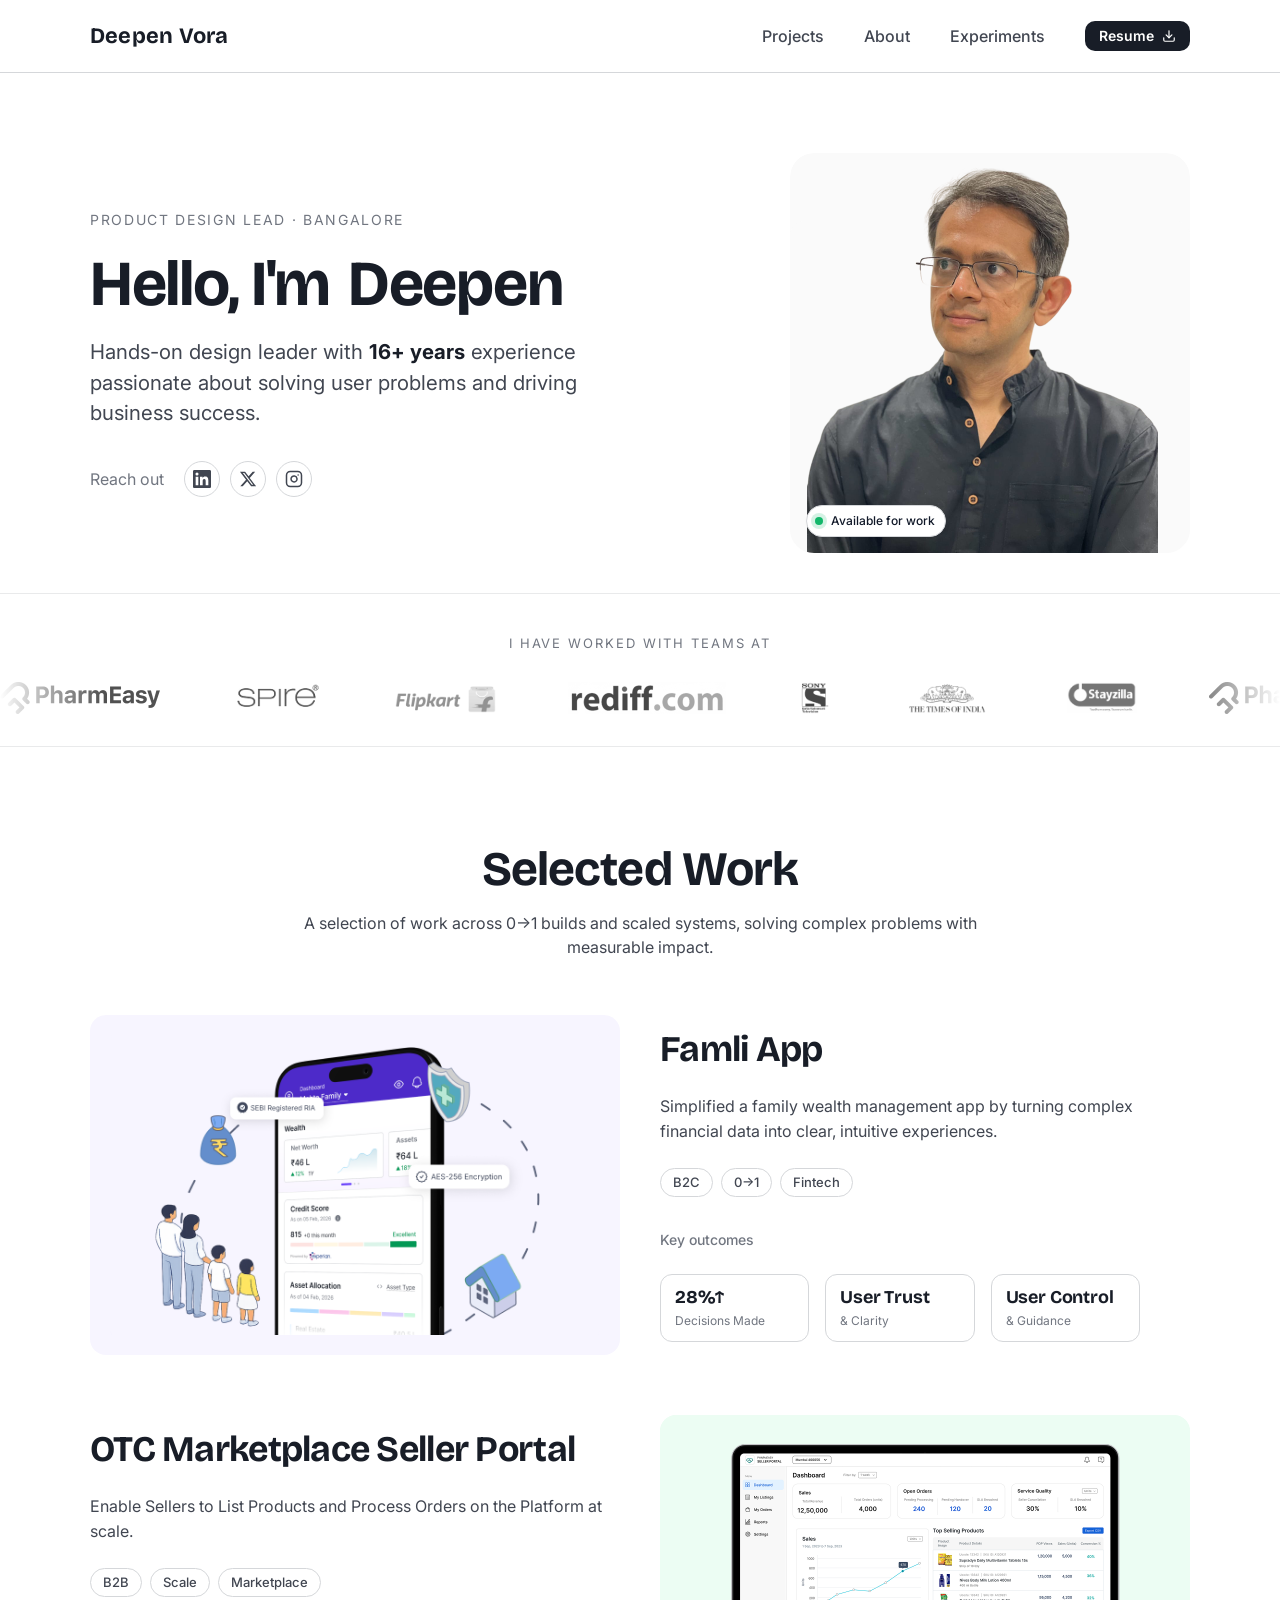
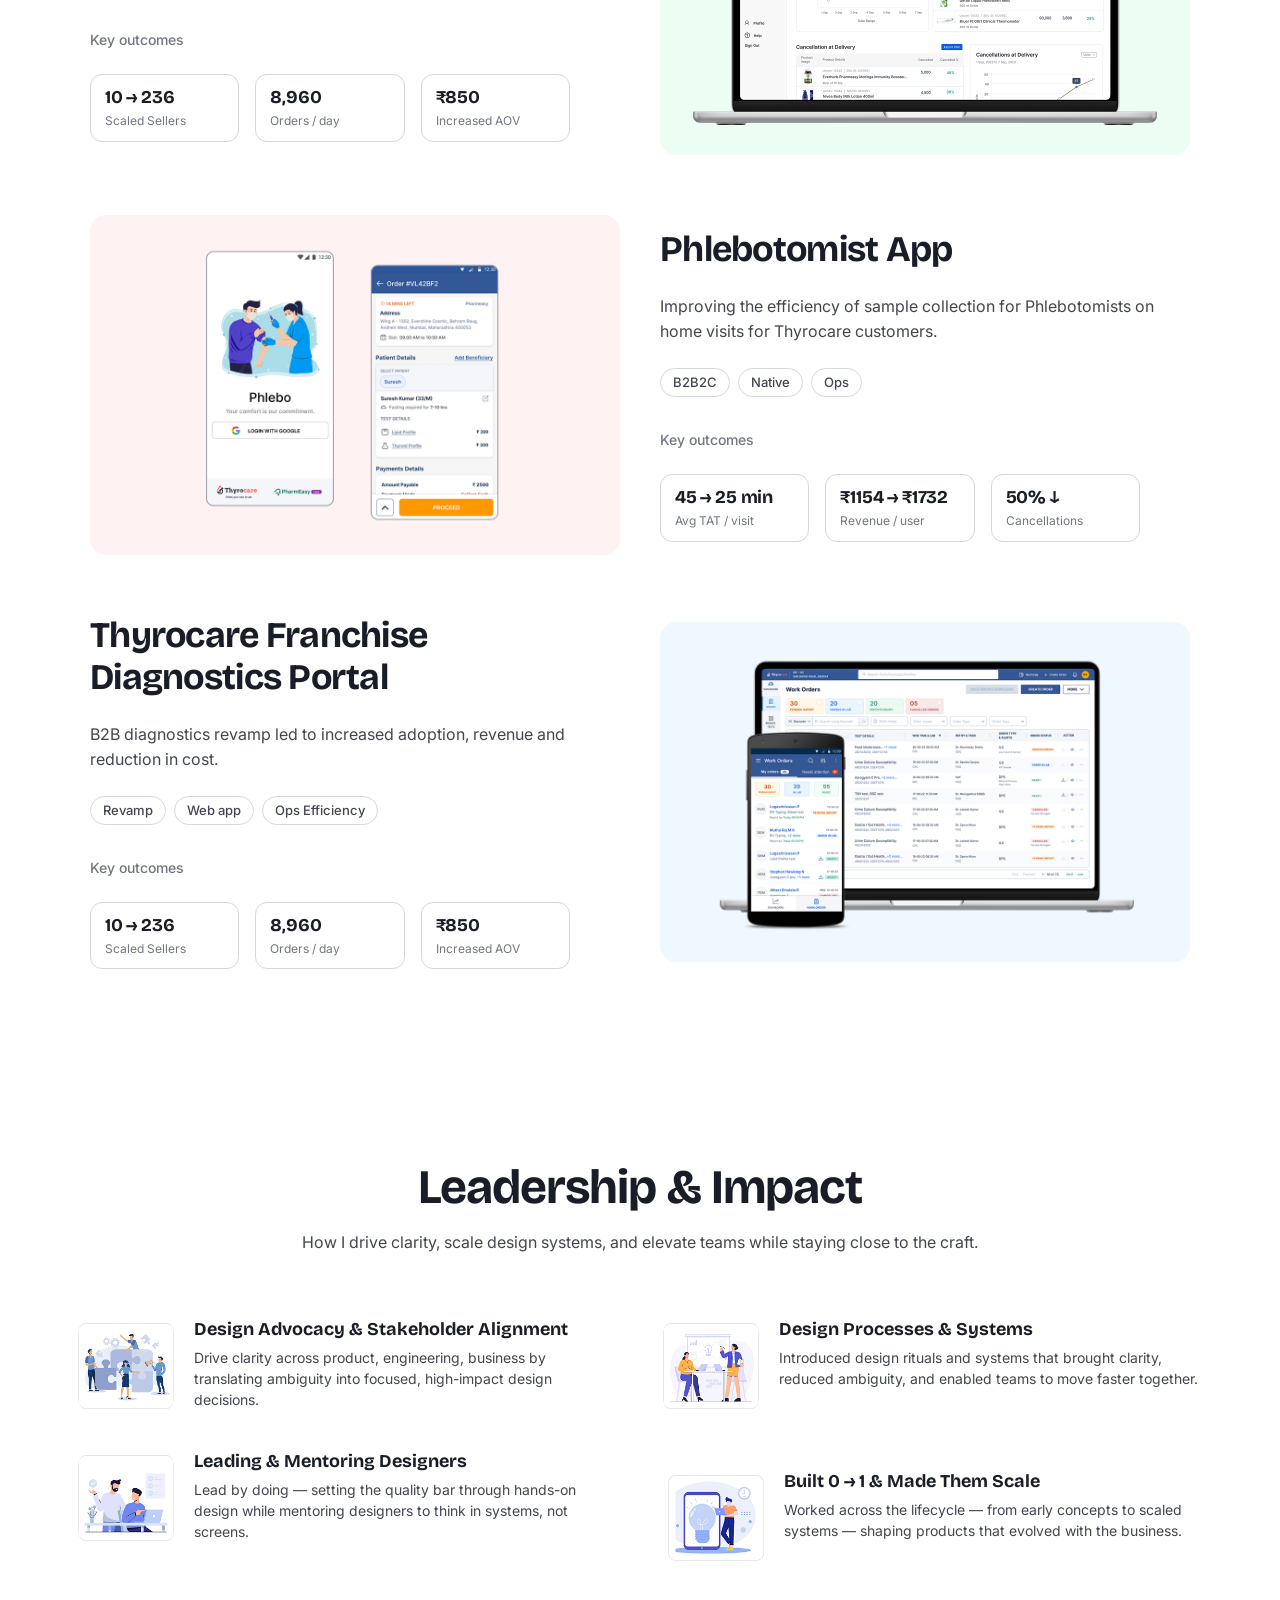
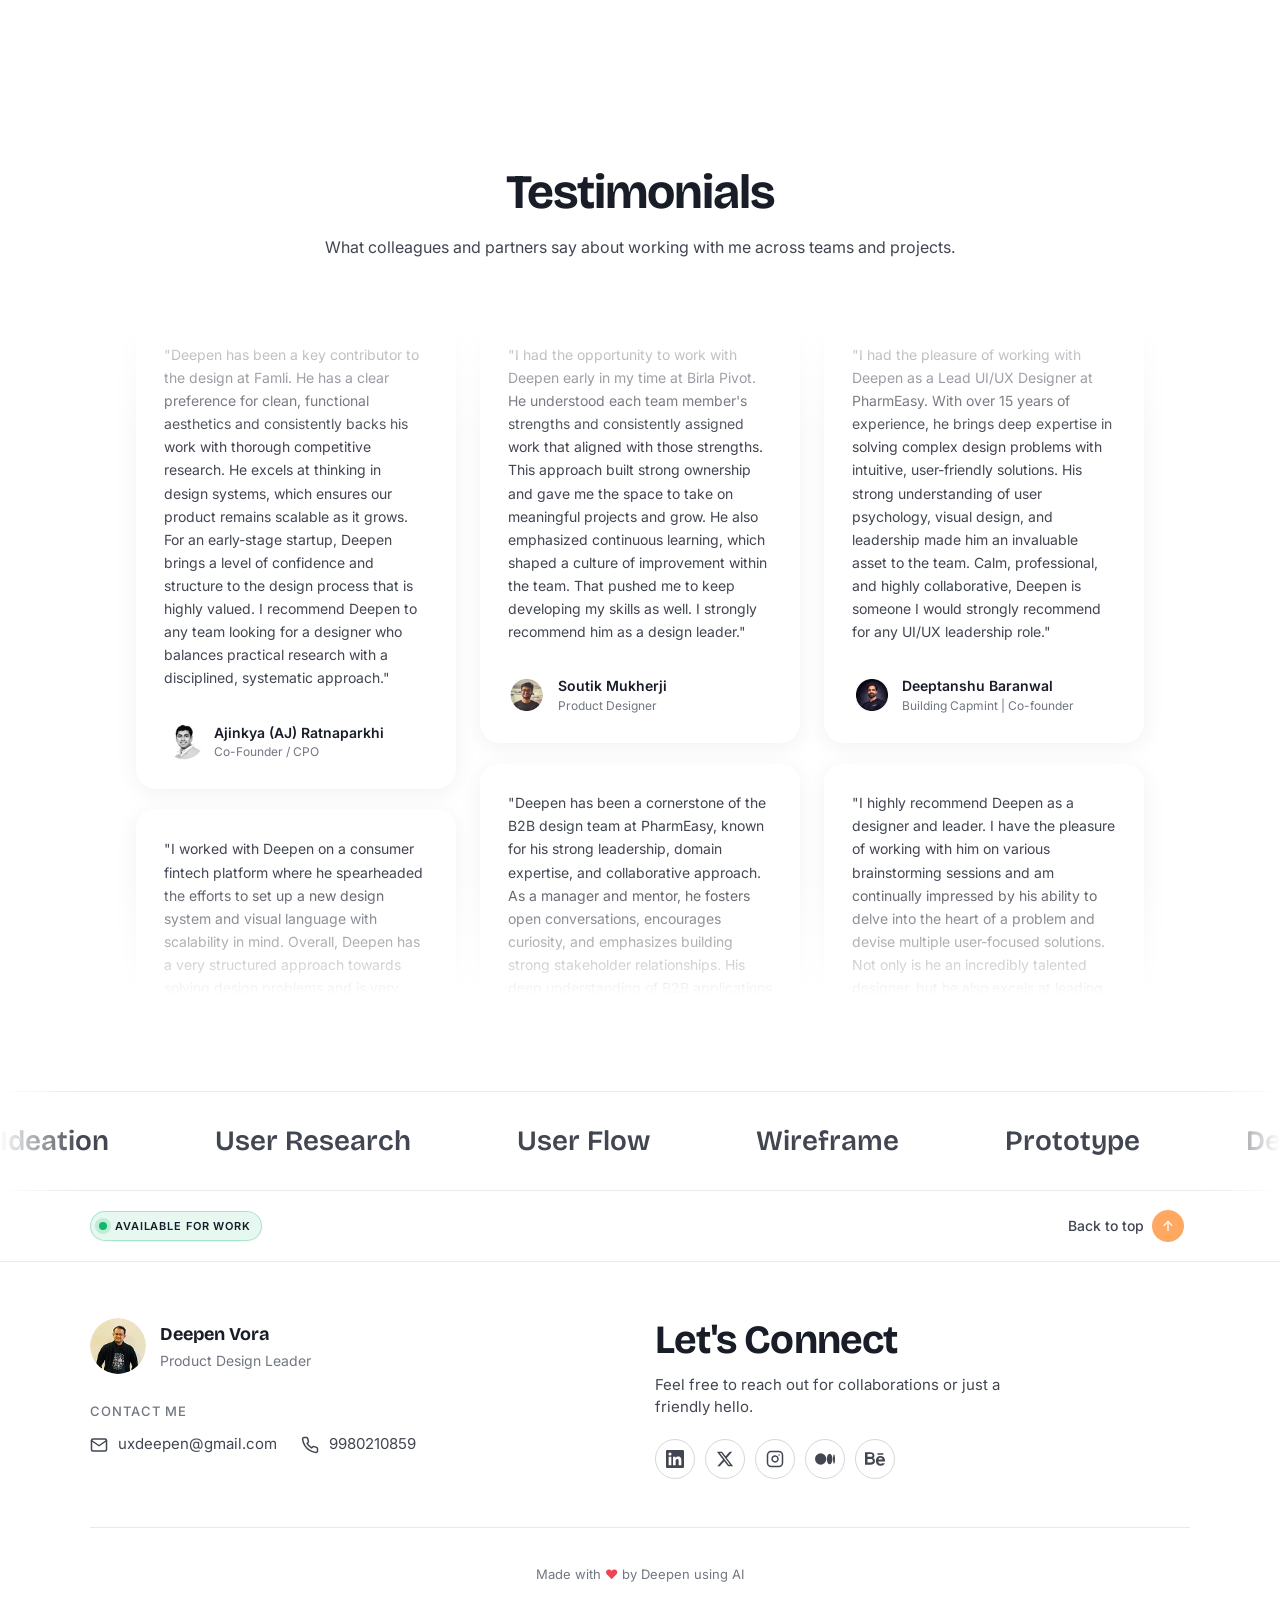
==== Portfolio Website/index.html @ bc064bc0 "fix: rename html files and update hrefs" ====
<!doctype html>
<html lang="en">
<head>
<meta charset="utf-8"/>
<meta name="viewport" content="width=device-width,initial-scale=1"/>
<title>Deepen Vora — Product Design Leader</title>
<link rel="preconnect" href="https://fonts.googleapis.com">
<link rel="preconnect" href="https://fonts.gstatic.com" crossorigin>
<link href="https://fonts.googleapis.com/css2?family=Bricolage+Grotesque:wght@600;700;800&family=Inter:wght@400;500;600;700&display=swap" rel="stylesheet">
<link rel="stylesheet" href="styles.css?v=7">
</head>
<body data-page="home" data-base="./">

<main>

<!-- ───────── HERO ───────── -->
<section class="hero" id="home">
  <div class="container">
    <div class="row align-center">
      <div class="col-md-7 hero-copy">
        <p class="eyebrow">Product Design Lead · Bangalore</p>
        <h1 class="hero-title">Hello, I'm <span class="accent-underline">Deepen</span></h1>
        <p class="hero-lede">Hands-on design leader with <strong>16+ years</strong> experience passionate about solving user problems and driving business success.</p>
        <div class="reach-row">
          <span class="muted">Reach out</span>
          <div class="socials">
            <a href="https://www.linkedin.com/in/deepenvora/" target="_blank" rel="noopener" aria-label="LinkedIn" class="social-ic"><svg width="18" height="18" viewBox="0 0 24 24" fill="currentColor"><path d="M20.447 20.452h-3.554v-5.569c0-1.328-.027-3.037-1.852-3.037-1.853 0-2.136 1.445-2.136 2.939v5.667H9.351V9h3.414v1.561h.046c.477-.9 1.637-1.852 3.37-1.852 3.601 0 4.266 2.37 4.266 5.455v6.288zM5.337 7.433a2.062 2.062 0 0 1-2.063-2.065 2.063 2.063 0 1 1 2.063 2.065zm1.782 13.019H3.555V9h3.564v11.452zM22.225 0H1.771C.792 0 0 .774 0 1.729v20.542C0 23.227.792 24 1.771 24h20.451C23.2 24 24 23.227 24 22.271V1.729C24 .774 23.2 0 22.222 0h.003z"/></svg></a>
            <a href="https://x.com/deepenv" target="_blank" rel="noopener" aria-label="Twitter / X" class="social-ic"><svg width="18" height="18" viewBox="0 0 24 24" fill="currentColor"><path d="M18.244 2.25h3.308l-7.227 8.26 8.502 11.24H16.17l-5.214-6.817L4.99 21.75H1.68l7.73-8.835L1.254 2.25H8.08l4.713 6.231zm-1.161 17.52h1.833L7.084 4.126H5.117z"/></svg></a>
            <a href="https://www.instagram.com/deepenv/" target="_blank" rel="noopener" aria-label="Instagram" class="social-ic"><svg width="18" height="18" viewBox="0 0 24 24" fill="none" stroke="currentColor" stroke-width="2" stroke-linecap="round" stroke-linejoin="round"><rect x="2" y="2" width="20" height="20" rx="5" ry="5"/><path d="M16 11.37A4 4 0 1 1 12.63 8 4 4 0 0 1 16 11.37z"/><line x1="17.5" y1="6.5" x2="17.51" y2="6.5"/></svg></a>
          </div>
        </div>
      </div>
      <div class="col-md-5 hero-visual">
        <div class="photo-card">
          <div class="photo-bg"></div>
          <img src="assets/home/hero-portrait.png" alt="Portrait of Deepen Vora" class="photo"/>
          <div class="avail-chip"><span class="dot"></span> Available for work</div>
        </div>
      </div>
    </div>
  </div>
</section>

<!-- ───────── LOGOS (marquee) ───────── -->
<section class="logos">
  <div class="container">
    <p class="logos-title">I have worked with teams at</p>
  </div>
  <div class="logo-marquee" aria-hidden="true">
    <div class="logo-marquee-track">
      <!-- set 1 -->
      <img src="assets/home/logos/logo-pharmeasy.png" alt="PharmEasy" class="logo-img"/>
      <img src="assets/home/logos/logo-spire.png" alt="Spire" class="logo-img"/>
      <img src="assets/home/logos/logo-flipkart.png" alt="Flipkart" class="logo-img"/>
      <img src="assets/home/logos/logo-rediff.png" alt="Rediff" class="logo-img"/>
      <img src="assets/home/logos/logo-sony.png" alt="Sony" class="logo-img"/>
      <img src="assets/home/logos/logo-toi.png" alt="Times of India" class="logo-img"/>
      <img src="assets/home/logos/logo-stayzilla.png" alt="Stayzilla" class="logo-img"/>
      <!-- set 2 (duplicate for seamless loop) -->
      <img src="assets/home/logos/logo-pharmeasy.png" alt="" class="logo-img" aria-hidden="true"/>
      <img src="assets/home/logos/logo-spire.png" alt="" class="logo-img" aria-hidden="true"/>
      <img src="assets/home/logos/logo-flipkart.png" alt="" class="logo-img" aria-hidden="true"/>
      <img src="assets/home/logos/logo-rediff.png" alt="" class="logo-img" aria-hidden="true"/>
      <img src="assets/home/logos/logo-sony.png" alt="" class="logo-img" aria-hidden="true"/>
      <img src="assets/home/logos/logo-toi.png" alt="" class="logo-img" aria-hidden="true"/>
      <img src="assets/home/logos/logo-stayzilla.png" alt="" class="logo-img" aria-hidden="true"/>
    </div>
  </div>
</section>

<!-- ───────── SELECTED WORK ───────── -->
<section class="section work" id="work">
  <div class="container">
    <header class="section-head">
      <h2 class="section-title">Selected Work</h2>
      <p class="section-sub">A selection of work across 0→1 builds and scaled systems, solving complex problems with measurable impact.</p>
    </header>
    <div class="work-list" id="workList"></div>
  </div>
</section>

<!-- ───────── LEADERSHIP ───────── -->
<section class="section leadership" id="leadership">
  <div class="container" style="padding: 0px">
    <header class="section-head">
      <h2 class="section-title">Leadership &amp; Impact</h2>
      <p class="section-sub">How I drive clarity, scale design systems, and elevate teams while staying close to the craft.</p>
    </header>
    <div class="row leader-grid" id="leaderGrid" style="gap: 0px"></div>
  </div>
</section>

<!-- ───────── TESTIMONIALS ───────── -->
<section class="section testimonials" id="testimonials">
  <div class="container">
    <header class="section-head">
      <h2 class="section-title">Testimonials</h2>
      <p class="section-sub">What colleagues and partners say about working with me across teams and projects.</p>
    </header>
    <div class="testi-grid" id="testiGrid"></div>
  </div>
</section>

<!-- ───────── MARQUEE ───────── -->
<section class="marquee" aria-hidden="true">
  <div class="marquee-track">
    <span>Ideation</span><span class="marquee-dot"></span>
    <span>User Research</span><span class="marquee-dot"></span>
    <span>User Flow</span><span class="marquee-dot"></span>
    <span>Wireframe</span><span class="marquee-dot"></span>
    <span>Prototype</span><span class="marquee-dot"></span>
    <span>Design Systems</span><span class="marquee-dot"></span>
    <span>Ideation</span><span class="marquee-dot"></span>
    <span>User Research</span><span class="marquee-dot"></span>
    <span>User Flow</span><span class="marquee-dot"></span>
    <span>Wireframe</span><span class="marquee-dot"></span>
    <span>Prototype</span><span class="marquee-dot"></span>
    <span>Design Systems</span><span class="marquee-dot"></span>
  </div>
</section>

</main>

<!-- ───────── TWEAKS PANEL ───────── -->
<div class="tweaks" id="tweaks" aria-hidden="true">
  <div class="tweaks-head"><strong>Tweaks</strong><span class="muted" style="font-size:12px">Toggle in toolbar</span></div>
  <div class="tweaks-body">
    <label class="tw-row"><span>Accent color</span><input type="color" id="twAccent"></label>
    <label class="tw-row"><span>Heading font</span>
      <select id="twHeadFont">
        <option value="'Bricolage Grotesque', serif">Bricolage Grotesque</option>
        <option value="'Inter', sans-serif">Inter</option>
        <option value="Georgia, serif">Georgia</option>
        <option value="'Helvetica Neue', Helvetica, Arial, sans-serif">Helvetica</option>
      </select>
    </label>
    <label class="tw-row"><span>Hero headline</span><input type="text" id="twHeroTitle"></label>
    <label class="tw-row"><span>Dark mode</span><input type="checkbox" id="twDark"></label>
    <label class="tw-row"><span>Container width</span><input type="range" min="960" max="1320" step="20" id="twContainer"></label>
  </div>
</div>

<!-- ───────── BACK TO TOP (floating) ───────── -->
<button class="back-top-float" id="backTopFloat" aria-label="Back to top" title="Back to top">
  <svg width="20" height="20" viewBox="0 0 24 24" fill="none" stroke="currentColor" stroke-width="2.5" stroke-linecap="round" stroke-linejoin="round"><polyline points="18 15 12 9 6 15"/></svg>
</button>

<script>
window.__TWEAKS__ = /*EDITMODE-BEGIN*/{
  "accent": "#ffffff",
  "headFont": "'Bricolage Grotesque', serif",
  "heroTitle": "Hello, I'm Deepen",
  "dark": false,
  "container": 1140
}/*EDITMODE-END*/;
</script>
<script src="chrome.js?v=5"></script>
<script src="app.js?v=6"></script>
<script>
(function(){
  var btn = document.getElementById('backTopFloat');
  if(!btn) return;
  window.addEventListener('scroll', function(){
    btn.classList.toggle('visible', window.scrollY > 300);
  }, {passive:true});
  btn.addEventListener('click', function(){
    window.scrollTo({top:0, behavior:'smooth'});
  });
})();
</script>
</body>
</html>
---- Portfolio Website/styles.css ----
/* ========================================================
   Deepen Vora — Portfolio
   Bootstrap-style 1140px container, 12-col grid, 30px gutter
   ======================================================== */

:root{
  --accent:#FFA861;
  --accent-2:#F7B11D;
  --ink:#181D27;
  --ink-2:#414651;
  --muted:#717680;
  --line:#E9EAEB;
  --line-2:#D5D7DA;
  --bg:#FFFFFF;
  --bg-soft:#FAFAFA;
  --famli:#F7F5FF;
  --otc:#ECFDF3;
  --phlebo:#FEF3F2;
  --thyro:#EFF8FF;
  --radius:16px;
  --shadow-sm:0 1px 2px rgba(16,24,40,.04);
  --shadow-md:0 6px 24px rgba(16,24,40,.06);
  --head-font:'Bricolage Grotesque','Bricolage Grotesque Fallback',serif;
  --body-font:'Inter','Inter Fallback','Helvetica Neue',Helvetica,Arial,sans-serif;
  --container:1140px;
  --gutter:30px;
}

*,*:before,*:after{box-sizing:border-box}
html{scroll-behavior:smooth}
body{
  margin:0;
  font-family:var(--body-font);
  color:var(--ink);
  background:var(--bg);
  font-size:16px;
  line-height:1.5;
  -webkit-font-smoothing:antialiased;
  text-rendering:optimizeLegibility;
}

/* ------------- Dark mode ------------- */
body.dark{
  --ink:#F5F5F6;
  --ink-2:#D5D7DA;
  --muted:#94959E;
  --line:#2A2F3A;
  --line-2:#373C48;
  --bg:#0F1216;
  --bg-soft:#161A21;
  --famli:#1E1A33;
  --otc:#102321;
  --phlebo:#2A1A1A;
  --thyro:#0E1F2E;
  --shadow-md:0 6px 24px rgba(0,0,0,.35);
}

img{max-width:100%;display:block}
a{color:inherit;text-decoration:none}
button{font:inherit;cursor:pointer;border:0;background:none;color:inherit}

/* ========================================================
   GRID — Bootstrap-style
   ======================================================== */
.container{
  width:100%;
  max-width:var(--container);
  margin-inline:auto;
  padding-inline:15px;
}
.row{
  display:flex;
  flex-wrap:wrap;
  margin-inline:-15px;
}
.row > [class*="col-"]{padding-inline:15px;width:100%}
.align-center{align-items:center}

/* mobile first: all cols stack; xs-* = always this width */
[class*="col-"]{flex:0 0 auto}

/* sm ≥576 */
@media (min-width:576px){
  .col-sm-4{flex:0 0 33.333%;max-width:33.333%}
  .col-sm-6{flex:0 0 50%;max-width:50%}
  .col-sm-12{flex:0 0 100%;max-width:100%}
}
/* md ≥768 */
@media (min-width:768px){
  .col-md-4{flex:0 0 33.333%;max-width:33.333%}
  .col-md-5{flex:0 0 41.666%;max-width:41.666%}
  .col-md-6{flex:0 0 50%;max-width:50%}
  .col-md-7{flex:0 0 58.333%;max-width:58.333%}
  .col-md-8{flex:0 0 66.666%;max-width:66.666%}
}
/* lg ≥992 */
@media (min-width:992px){
  .container{padding-inline:20px}
}

/* ========================================================
   NAV
   ======================================================== */
.nav{
  position:sticky;
  top:0;
  z-index:50;
  background:color-mix(in oklab, var(--bg) 90%, transparent);
  backdrop-filter:saturate(160%) blur(10px);
  -webkit-backdrop-filter:saturate(160%) blur(10px);
  border-bottom:1px solid var(--line-2);
}
.nav-inner{
  display:flex;
  align-items:center;
  justify-content:space-between;
  height:72px;
}
.brand{
  font-family:var(--head-font);
  font-weight:700;
  font-size:22px;
  letter-spacing:.01em;
  color:var(--ink);
}
.primary-nav{
  display:flex;
  align-items:center;
  gap:40px;
}
.nav-link{
  font-size:16px;
  font-weight:500;
  color:var(--ink-2);
  position:relative;
  padding:6px 0;
}
.nav-link:hover{color:var(--ink)}
.nav-link::after{
  content:"";
  position:absolute;
  left:0;right:100%;bottom:0;
  height:2px;
  background:var(--accent);
  transition:right .25s ease;
}
.nav-link:hover::after{right:0}

.btn{
  display:inline-flex;
  align-items:center;
  gap:8px;
  padding:10px 18px;
  border-radius:10px;
  font-weight:600;
  font-size:14px;
  line-height:1;
  transition:transform .15s ease,box-shadow .2s ease,background .2s ease;
}
.btn-sm{padding:8px 14px}
.btn-primary{background:var(--ink);color:#fff}
.btn-primary:hover{background:#000;transform:translateY(-1px);box-shadow:var(--shadow-md)}
body.dark .btn-primary{background:var(--accent);color:#111}

.nav-toggle{
  display:none;
  flex-direction:column;
  gap:4px;
  padding:8px;
}
.nav-toggle span{
  display:block;
  width:22px;height:2px;
  background:var(--ink);
  border-radius:2px;
  transition:transform .25s ease,opacity .25s ease;
}
.nav-toggle[aria-expanded="true"] span:nth-child(1){transform:translateY(6px) rotate(45deg)}
.nav-toggle[aria-expanded="true"] span:nth-child(2){opacity:0}
.nav-toggle[aria-expanded="true"] span:nth-child(3){transform:translateY(-6px) rotate(-45deg)}

@media (max-width:767px){
  .nav-toggle{display:flex}
  .primary-nav{
    position:absolute;
    left:0;right:0;top:72px;
    flex-direction:column;
    align-items:stretch;
    gap:0;
    background:var(--bg);
    border-bottom:1px solid var(--line-2);
    padding:12px 20px 20px;
    transform:translateY(-8px);
    opacity:0;
    pointer-events:none;
    transition:.25s ease;
  }
  .primary-nav.open{
    transform:translateY(0);
    opacity:1;
    pointer-events:auto;
  }
  .nav-link{padding:14px 0;border-bottom:1px solid var(--line)}
  .primary-nav .btn{margin-top:14px;justify-content:center}
}

/* ========================================================
   HERO
   ======================================================== */
.hero{padding:80px 0 40px;position:relative}
.hero-copy{padding-block:12px}
.eyebrow{
  margin:0 0 20px;
  font-size:14px;
  letter-spacing:.12em;
  text-transform:uppercase;
  color:var(--muted);
}
.hero-title{
  margin:0 0 20px;
  font-family:var(--head-font);
  font-weight:700;
  font-size:clamp(40px,6.5vw,64px);
  line-height:1.05;
  letter-spacing:-.02em;
  color:var(--ink);
}
.accent-underline{
  background:linear-gradient(180deg, transparent 62%, color-mix(in oklab, var(--accent) 55%, transparent) 62%);
  padding:0 .08em;
}
.hero-lede{
  margin:0 0 32px;
  font-size:clamp(18px,1.6vw,22px);
  line-height:1.5;
  color:var(--ink-2);
  max-width:520px;
  text-wrap:pretty;
}
.hero-lede strong{color:var(--ink)}
.reach-row{
  display:flex;
  align-items:center;
  gap:20px;
}
.muted{color:var(--muted)}
.socials{display:flex;align-items:center;gap:10px}
.social-ic{
  width:36px;height:36px;
  display:inline-flex;align-items:center;justify-content:center;
  border-radius:50%;
  color:var(--ink-2);
  border:1px solid var(--line-2);
  transition:.2s ease;
}
.social-ic:hover{color:#fff;background:var(--ink);border-color:var(--ink);transform:translateY(-2px)}
.social-ic-lg{width:40px;height:40px}

.hero-visual{
  display:flex;
  justify-content:flex-end;
  align-items:center;
  position:relative;
}
.photo-card{
  position:relative;
  width:min(100%,400px);
  aspect-ratio:1/1;
  border-radius:24px;
  overflow:hidden;
  isolation:isolate;
}
.photo-bg{
  position:absolute;inset:0;
  background:var(--bg-soft);
  border-radius:24px;
  z-index:0;
}
.photo{
  position:absolute;
  inset:0;
  width:100%;height:100%;
  object-fit:cover;
  object-position:top center;
  z-index:1;
}
.avail-chip{
  position:absolute;
  left:16px;bottom:16px;
  z-index:2;
  background:#fff;
  border:1px solid var(--line-2);
  padding:6px 10px 6px 8px;
  border-radius:999px;
  font-size:12px;
  font-weight:500;
  color:#101828;
  display:inline-flex;align-items:center;gap:8px;
  box-shadow:var(--shadow-sm);
}
.avail-chip .dot{
  width:8px;height:8px;border-radius:50%;
  background:#12B76A;
  box-shadow:0 0 0 4px rgba(18,183,106,.18);
  animation:pulse 1.8s infinite;
}
@keyframes pulse{
  0%,100%{box-shadow:0 0 0 4px rgba(18,183,106,.18)}
  50%{box-shadow:0 0 0 7px rgba(18,183,106,.08)}
}

@media (max-width:767px){
  .hero{padding:48px 0 24px}
  .hero-visual{justify-content:center;margin-top:32px}
  .reach-row{flex-wrap:wrap}
}

/* ========================================================
   LOGOS (marquee)
   ======================================================== */
.logos{padding:40px 0 32px;border-top:1px solid var(--line);border-bottom:1px solid var(--line);overflow:hidden}
.logos-title{
  margin:0 0 28px;
  text-align:center;
  font-size:13px;
  letter-spacing:.15em;
  text-transform:uppercase;
  color:var(--muted);
}
.logo-marquee{
  width:100%;
  overflow:hidden;
  mask-image:linear-gradient(90deg,transparent 0,#000 8%,#000 92%,transparent 100%);
  -webkit-mask-image:linear-gradient(90deg,transparent 0,#000 8%,#000 92%,transparent 100%);
}
.logo-marquee-track{
  display:flex;
  align-items:center;
  gap:72px;
  width:max-content;
  animation:logo-scroll 32s linear infinite;
}
.logo-marquee:hover .logo-marquee-track{animation-play-state:paused}
.logo-img{
  height:32px;
  width:auto;
  max-width:160px;
  object-fit:contain;
  opacity:.72;
  filter:grayscale(1);
  transition:.3s ease;
  flex:0 0 auto;
}
.logo-img:hover{opacity:1;filter:grayscale(0)}
@keyframes logo-scroll{
  from{transform:translateX(0)}
  to  {transform:translateX(-50%)}
}
@media (prefers-reduced-motion:reduce){
  .logo-marquee-track{animation:none}
  .logo-marquee{mask-image:none;-webkit-mask-image:none}
  .logo-marquee-track{flex-wrap:wrap;justify-content:center;width:auto;gap:40px 56px}
}

/* ========================================================
   SECTION BASICS
   ======================================================== */
.section{padding:96px 0}
.section-head{
  max-width:720px;
  margin:0 auto 56px;
  text-align:center;
}
.section-title{
  margin:0 0 16px;
  font-family:var(--head-font);
  font-weight:700;
  font-size:clamp(32px,4.5vw,48px);
  line-height:1.1;
  letter-spacing:-.02em;
  color:var(--ink);
}
.section-sub{
  margin:0;
  font-size:16px;
  line-height:1.5;
  color:var(--ink-2);
  text-wrap:pretty;
}

/* ========================================================
   WORK
   ======================================================== */
.work-list{display:flex;flex-direction:column;gap:60px}
.work-card{
  display:grid;
  grid-template-columns:1fr 1fr;
  gap:40px;
  align-items:center;
}
.work-thumb{
  position:relative;
  aspect-ratio:530/340;
  border-radius:var(--radius);
  overflow:hidden;
  cursor:pointer;
  transition:transform .3s ease,box-shadow .3s ease;
}
.work-thumb:hover{transform:translateY(-4px);box-shadow:var(--shadow-md)}
.work-thumb img{
  position:absolute;inset:0;
  width:100%;height:100%;
  object-fit:cover;
  transition:transform .5s ease;
}
.work-thumb:hover img{transform:scale(1.04)}
.thumb-famli{background:var(--famli)}
.thumb-otc{background:var(--otc)}
.thumb-phlebo{background:var(--phlebo)}
.thumb-thyro{background:var(--thyro)}

.thumb-phlebo img, .thumb-thyro img, .thumb-famli img{
  object-position:center center;
  padding:20px;
}

.work-body{display:flex;flex-direction:column;gap:24px}
.work-title{
  margin:0;
  font-family:var(--head-font);
  font-weight:700;
  font-size:clamp(26px,3vw,36px);
  line-height:1.15;
  letter-spacing:-.02em;
  color:var(--ink);
}
.work-desc{
  margin:0;
  font-size:16px;
  line-height:1.55;
  color:var(--ink-2);
  max-width:520px;
}
.tag-row{display:flex;flex-wrap:wrap;gap:8px}
.tag{
  display:inline-flex;align-items:center;
  padding:4px 12px;
  border-radius:999px;
  border:1px solid var(--line-2);
  font-size:13px;
  font-weight:500;
  color:var(--ink-2);
  background:var(--bg);
}
.tag.green{background:#ffffff;border-color:rgb(213,215,218);color:rgb(65,70,81)}
.tag.purple{background:#ffffff;border-color:rgb(213,215,218);color:rgb(65,70,81)}
.tag.amber{background:#ffffff;border-color:rgb(213,215,218);color:rgb(65,70,81)}
.tag.blue{background:#ffffff;border-color:rgb(213,215,218);color:rgb(65,70,81)}
body.dark .tag{background:transparent}
body.dark .tag.green, body.dark .tag.purple, body.dark .tag.amber, body.dark .tag.blue{
  background:rgba(255,255,255,.03);
}

.outcomes-label{
  margin:8px 0 0;
  font-size:14px;
  font-weight:500;
  color:var(--muted);
}
.outcomes{
  display:grid;
  grid-template-columns:repeat(3,minmax(0,1fr));
  gap:16px;
  max-width:480px;
}
.outcome{
  padding:12px 14px;
  border:1px solid var(--line-2);
  border-radius:12px;
  background:var(--bg);
}
.outcome-val{
  display:block;
  font-family:var(--head-font);
  font-weight:700;
  font-size:18px;
  color:var(--ink);
  letter-spacing:-.01em;
  line-height:1.2;
}
.outcome-lbl{
  display:block;
  margin-top:4px;
  font-size:12px;
  line-height:1.3;
  color:var(--muted);
}
.case-btn{
  align-self:flex-start;
  margin-top:4px;
  font-size:14px;
  font-weight:600;
  color:var(--ink);
  display:inline-flex;align-items:center;gap:6px;
  padding-bottom:2px;
  border-bottom:1.5px solid var(--ink);
  transition:.2s ease;
}
.case-btn:hover{gap:10px;color:var(--accent);border-bottom-color:var(--accent)}

/* alternate orientation */
.work-card.reverse .work-thumb{order:2}
.work-card.reverse .work-body{order:1}

@media (max-width:767px){
  .work-card,.work-card.reverse{grid-template-columns:1fr;gap:24px}
  .work-card.reverse .work-thumb,.work-card.reverse .work-body{order:initial}
  .outcomes{grid-template-columns:repeat(2,1fr)}
}

/* ========================================================
   LEADERSHIP
   ======================================================== */
.leader-grid{row-gap:24px}
.leader-card{
  display:flex;
  align-items:flex-start;
  gap:20px;
  padding:0;
  border:1px solid var(--line-2);
  border-radius:0;
  background:#ffffff;
  height:100%;
  transition:.25s ease;
}
.leader-card:hover{transform:translateY(-2px);box-shadow:var(--shadow-md);border-color:color-mix(in oklab,var(--accent) 45%,var(--line-2))}
.leader-ic{
  flex:0 0 96px;
  width:96px;height:96px;
  border-radius:16px;
  background:var(--bg-soft);
  display:grid;place-items:center;
  padding:8px;
  overflow:hidden;
}
.leader-ic img{width:100%;height:100%;object-fit:contain}
.leader-body h3{
  margin:0 0 6px;
  font-family:var(--head-font);
  font-weight:700;
  font-size:18px;
  color:var(--ink);
  line-height:1.25;
}
.leader-body p{
  margin:0;
  font-size:14px;
  line-height:1.5;
  color:var(--ink-2);
}

/* ========================================================
/* ========================================================
   TESTIMONIALS — scrolling columns
   ======================================================== */
.testi-grid{
  display:flex;
  justify-content:center;
  gap:24px;
  max-height:680px;
  overflow:hidden;
  -webkit-mask-image:linear-gradient(to bottom,transparent,black 18%,black 82%,transparent);
  mask-image:linear-gradient(to bottom,transparent,black 18%,black 82%,transparent);
}
.testi-col{
  display:flex;
  flex-direction:column;
  flex:0 0 320px;
  max-width:320px;
}
.testi-track{
  display:flex;
  flex-direction:column;
  gap:20px;
  padding-bottom:20px;
  animation:scrollUp var(--dur,15s) linear infinite;
  will-change:transform;
}
@keyframes scrollUp{
  0%{transform:translateY(0)}
  100%{transform:translateY(-50%)}
}
.testi{
  background:var(--surface);
  border:1px solid var(--line-1);
  border-radius:20px;
  padding:28px;
  box-shadow:0 4px 24px rgba(0,0,0,.06);
  flex-shrink:0;
  transition:.2s ease;
}
.testi:hover{box-shadow:0 8px 32px rgba(0,0,0,.12)}
.testi-quote{
  margin:0;
  font-size:14px;
  line-height:1.65;
  color:var(--ink-2);
  text-wrap:pretty;
}
.testi-author{
  display:flex;align-items:center;gap:10px;
  padding-top:16px;
  margin-top:16px;
  border-top:1px solid var(--line-1);
}
.testi-avatar{
  width:40px;height:40px;border-radius:50%;
  background:linear-gradient(135deg,#f4c,#fb9);
  display:flex;align-items:center;justify-content:center;
  font-weight:700;font-size:15px;color:#fff;
  flex-shrink:0;
  overflow:hidden;
}
.testi-avatar img{width:100%;height:100%;object-fit:cover}
.testi-name{font-size:14px;font-weight:600;margin:0;line-height:1.3}
.testi-role{font-size:12px;color:var(--muted);margin:2px 0 0;line-height:1.3}

@media (max-width:991px){.testi-col:nth-child(3){display:none}}
@media (max-width:575px){.testi-col:nth-child(2){display:none}.testi-col{flex:0 0 100%;max-width:100%}}



/* ========================================================
   MARQUEE
   ======================================================== */
.marquee{
  overflow:hidden;
  padding:28px 0;
  border-top:1px solid var(--line);
  border-bottom:1px solid var(--line);
  mask-image:linear-gradient(90deg,transparent 0,#000 80px,#000 calc(100% - 80px),transparent 100%);
}
.marquee-track{
  display:flex;gap:48px;
  white-space:nowrap;
  animation:scroll 32s linear infinite;
  font-family:var(--head-font);
  font-weight:600;
  font-size:28px;
  color:var(--ink-2);
  align-items:center;
}
.marquee-track .star{color:var(--accent);font-size:22px;display:inline-flex;align-items:center}
.star-img{width:28px;height:28px;object-fit:contain;display:block}
.marquee-dot{width:10px;height:10px;border-radius:50%;background:var(--accent);flex:0 0 10px;display:inline-block;}
@keyframes scroll{to{transform:translateX(-50%)}}

/* ========================================================
   STATUS BAR
   ======================================================== */
.status{padding:18px 0;border-bottom:1px solid var(--line)}
.status-inner{display:flex;align-items:center;justify-content:space-between;gap:12px;flex-wrap:wrap}
.avail-chip-lg{
  position:static;
  background:color-mix(in oklab,#12B76A 10%,transparent);
  border-color:color-mix(in oklab,#12B76A 30%,transparent);
  color:var(--ink);
  text-transform:uppercase;
  letter-spacing:.08em;
  font-size:11px;
  font-weight:600;
}
body.dark .avail-chip-lg{color:#fff}
.back-top{
  display:inline-flex;align-items:center;gap:8px;
  font-size:14px;font-weight:500;
  color:var(--ink-2);
}
.back-arrow{
  width:32px;height:32px;border-radius:50%;
  background:var(--accent);color:#fff;
  display:grid;place-items:center;
  transition:transform .2s ease;
  flex:0 0 32px;
}
.back-arrow svg{display:block}
.back-top:hover .back-arrow{transform:translateY(-3px)}

.back-top-float{
  position:fixed;bottom:32px;right:32px;
  width:48px;height:48px;border-radius:50%;
  background:var(--ink);color:var(--bg);
  border:none;cursor:pointer;
  display:flex;align-items:center;justify-content:center;
  font-size:20px;line-height:1;
  opacity:0;pointer-events:none;
  transform:translateY(12px);
  transition:opacity .25s ease,transform .25s ease;
  z-index:999;
  box-shadow:0 4px 16px rgba(0,0,0,.18);
}
.back-top-float.visible{opacity:1;pointer-events:auto;transform:translateY(0)}
.back-top-float:hover{transform:translateY(-3px)!important}

/* ========================================================
   FOOTER
   ======================================================== */
.footer{padding:56px 0 32px}
.footer-row{row-gap:40px;align-items:flex-start}
.me-card{
  display:flex;align-items:center;gap:14px;margin-bottom:28px;
}
.me-avatar{
  width:56px;height:56px;border-radius:50%;object-fit:cover;
}
.me-name{margin:0;font-family:var(--head-font);font-weight:700;font-size:18px;color:var(--ink)}
.me-role{margin:2px 0 0;font-size:14px}
.contact-label{margin:0 0 12px;font-size:13px;font-weight:500;text-transform:uppercase;letter-spacing:.08em}
.contact-rows{display:flex;flex-direction:row;flex-wrap:wrap;gap:16px 24px;align-items:center}
.contact-row{
  display:inline-flex;align-items:center;gap:10px;
  font-size:15px;color:var(--ink-2);
  transition:color .2s ease;
}
.contact-row:hover{color:var(--accent)}
.connect-title{
  margin:0 0 12px;
  font-family:var(--head-font);
  font-weight:700;
  font-size:clamp(28px,3.5vw,40px);
  line-height:1.1;
  letter-spacing:-.02em;
  color:var(--ink);
}
.connect-sub{margin:0 0 20px;font-size:15px;color:var(--ink-2);max-width:400px}
.connect-socials{display:flex;gap:10px;flex-wrap:wrap}
.footer-bottom{
  margin-top:48px;padding-top:24px;
  border-top:1px solid var(--line);
  text-align:center;
  font-size:13px;color:var(--muted);
}
.footer-bottom .heart{color:#e45}

/* ========================================================
   MODAL
   ======================================================== */
.modal{
  position:fixed;inset:0;z-index:100;
  display:none;
  align-items:flex-start;justify-content:center;
  padding:40px 20px;
  overflow-y:auto;
}
.modal.open{display:flex;animation:fade .25s ease}
.modal-overlay{
  position:fixed;inset:0;
  background:rgba(16,24,40,.55);
  backdrop-filter:blur(4px);
  -webkit-backdrop-filter:blur(4px);
}
.modal-panel{
  position:relative;
  width:100%;max-width:880px;
  background:var(--bg);
  border-radius:20px;
  border:1px solid var(--line-2);
  box-shadow:0 20px 60px rgba(16,24,40,.18);
  padding:36px;
  z-index:1;
}
.modal-close{
  position:absolute;top:16px;right:16px;
  width:36px;height:36px;border-radius:50%;
  background:var(--bg-soft);
  font-size:22px;line-height:1;
  display:grid;place-items:center;
  color:var(--ink);
  transition:.15s ease;
}
.modal-close:hover{background:var(--ink);color:#fff}
.modal-body h3{
  font-family:var(--head-font);
  font-weight:700;
  font-size:32px;
  margin:0 0 6px;
  letter-spacing:-.02em;
}
.modal-body .modal-sub{color:var(--ink-2);margin:0 0 20px;font-size:16px}
.modal-body .modal-img{
  width:100%;border-radius:12px;margin:16px 0;
  background:var(--bg-soft);
}
.modal-body h4{margin:24px 0 8px;font-family:var(--head-font);font-size:20px}
.modal-body p{margin:0 0 12px;color:var(--ink-2);font-size:15px;line-height:1.6}
.modal-body ul{margin:0 0 12px;padding-left:20px;color:var(--ink-2);font-size:15px;line-height:1.6}

@keyframes fade{from{opacity:0}to{opacity:1}}
body.modal-open{overflow:hidden}

/* Reveal on scroll */
.reveal{opacity:0;transform:translateY(16px);transition:opacity .6s ease, transform .6s ease}
.reveal.in{opacity:1;transform:none}

/* ========================================================
   ABOUT PAGE
   ======================================================== */
.page-title{
  margin:0 0 24px;
  font-family:var(--head-font);
  font-weight:700;
  font-size:clamp(40px,5.5vw,56px);
  line-height:1.1;
  letter-spacing:-.02em;
  color:var(--ink);
}
.about-hero{padding:80px 0 48px}
.align-start{align-items:flex-start}
.about-row{row-gap:32px}
.about-photo{
  border-radius:20px;overflow:hidden;
  aspect-ratio:3/4;
  background:var(--bg-soft);
  max-width:420px;
}
.about-photo img{width:100%;height:100%;object-fit:cover}
.about-body p{
  margin:0 0 18px;
  font-size:18px;line-height:1.7;
  color:var(--ink-2);
  text-wrap:pretty;
}
.about-body strong{color:var(--ink)}

.process-section .process-card{
  background:var(--bg-soft);
  border:1px solid var(--line);
  border-radius:var(--radius);
  padding:40px;
}
.process-row{row-gap:32px}
.proc-heading{
  margin:0 0 20px;
  font-family:var(--head-font);
  font-weight:700;
  font-size:24px;
  color:var(--ink);
}
.process-list{list-style:none;padding:0;margin:0;display:flex;flex-direction:column;gap:16px}
.process-list li{display:flex;gap:14px;align-items:flex-start}
.proc-ic{
  width:36px;height:36px;
  border-radius:8px;
  background:var(--bg);
  border:1px solid var(--line-2);
  display:grid;place-items:center;
  font-size:18px;flex:0 0 36px;
}
.process-list strong{display:block;font-size:16px;color:var(--ink);margin-bottom:2px}
.process-list p{margin:0;font-size:14px;color:var(--ink-2);line-height:1.5}

.toolkit{display:flex;flex-direction:column;gap:18px}
.tk-label{margin:0 0 8px;font-size:14px;font-weight:600;color:var(--ink)}
.tk-row{display:flex;flex-wrap:wrap;gap:8px}
.tk{
  padding:4px 10px;
  border-radius:6px;
  background:var(--bg);
  border:1px solid var(--line-2);
  font-size:13px;
  color:var(--ink-2);
  font-weight:500;
}

.articles-section .article-grid{row-gap:32px;margin-bottom:32px}
.article-card-link{display:block;text-decoration:none;color:inherit}.article-card{cursor:pointer;transition:.2s ease}
.article-card:hover{transform:translateY(-3px)}
.article-thumb{
  aspect-ratio:16/10;
  border-radius:12px;
  margin-bottom:16px;
}
.article-card h3{
  margin:0 0 8px;
  font-family:var(--head-font);
  font-weight:700;
  font-size:18px;
  line-height:1.3;
  color:var(--ink);
}
.article-teaser{margin:0 0 12px;font-size:14px;line-height:1.5;color:var(--ink-2)}
.article-meta{margin:0;font-size:13px;color:var(--muted)}
.articles-cta{text-align:center}
.btn-outline{
  background:transparent;
  border:1.5px solid var(--ink);
  color:var(--ink);
  padding:10px 20px;
}
.btn-outline:hover{background:var(--ink);color:#fff}

/* Work title as link */
.work-title-link{
  color:inherit;
  text-decoration:none;
  display:inline-flex;align-items:center;gap:8px;
  transition:text-decoration .2s ease;
}
.work-title-link:hover{color:inherit;text-decoration:underline;text-underline-offset:4px;text-decoration-thickness:2px}
.work-title-link .title-arrow{
  font-size:0.75em;
  opacity:0;
  transform:translateX(-4px);
  transition:.2s ease;
}
.work-title-link:hover .title-arrow{opacity:1;transform:translateX(0)}

/* Exp title link */
.exp-title-link{
  color:inherit;text-decoration:none;
  display:inline-flex;align-items:center;gap:6px;
  transition:color .2s ease;
}
.exp-title-link:hover{color:inherit;text-decoration:underline;text-underline-offset:4px;text-decoration-thickness:2px}
.exp-title-link .title-arrow{font-size:.8em;opacity:.6}
.exp-live-btn{
  display:inline-flex;align-items:center;gap:6px;
  margin-top:8px;
  font-size:13px;font-weight:600;
  color:var(--ink);
  border-bottom:1.5px solid var(--ink);
  padding-bottom:1px;
  transition:.2s ease;
}
.exp-live-btn:hover{color:var(--accent);border-bottom-color:var(--accent)}

/* ── Instagram Carousel ── */
.ig-carousel-wrap{
  position:relative;
  display:flex;
  align-items:center;
  gap:12px;
  margin-bottom:20px;
}
.ig-carousel-viewport{
  overflow:hidden;
  width:100%;
  border-radius:16px;
}
.ig-carousel-track{
  display:flex;
  gap:16px;
  transition:transform .45s cubic-bezier(.4,0,.2,1);
  will-change:transform;
  cursor:grab;
  user-select:none;
}
.ig-carousel-track:active{cursor:grabbing}

.ig-card{
  flex:0 0 calc(33.333% - 11px);
  border-radius:12px;
  overflow:hidden;
  position:relative;
  aspect-ratio:1/1;
  display:block;
  text-decoration:none;
  background:var(--bg-soft);
  transition:transform .3s ease,box-shadow .3s ease;
}
.ig-card:hover{transform:scale(1.03);box-shadow:0 12px 36px rgba(0,0,0,.14)}
.ig-img{
  width:100%;height:100%;
  display:flex;align-items:center;justify-content:center;
  overflow:hidden;
}
.ig-img img{
  width:100%;height:100%;
  object-fit:cover;
  display:block;
  transition:transform .4s ease;
}
.ig-card:hover .ig-img img{transform:scale(1.06)}
.ig-hover{
  position:absolute;inset:0;
  background:rgba(0,0,0,.45);
  backdrop-filter:blur(2px);
  display:flex;flex-direction:column;
  align-items:center;justify-content:center;
  gap:8px;
  opacity:0;
  transition:opacity .25s ease;
}
.ig-hover svg{flex:none}
.ig-hover span{
  font-size:14px;font-weight:600;color:#fff;
  letter-spacing:.02em;
}
.ig-card:hover .ig-hover{opacity:1}

.ig-arrow{
  flex:0 0 40px;width:40px;height:40px;
  border-radius:50%;
  background:#fff;
  border:1px solid var(--line-2);
  box-shadow:var(--shadow-sm);
  display:grid;place-items:center;
  color:var(--ink);
  transition:.2s ease;
  z-index:2;
}
.ig-arrow:hover{background:var(--ink);color:#fff;border-color:var(--ink);box-shadow:var(--shadow-md)}

.ig-dots{
  display:flex;justify-content:center;gap:6px;
  margin-bottom:24px;
}
.ig-dot{
  width:8px;height:8px;border-radius:50%;
  background:var(--line-2);
  border:none;padding:0;cursor:pointer;
  transition:.2s ease;
}
.ig-dot.active{background:var(--ink);transform:scale(1.2)}

.beyond-ig-cta{text-align:center}
.beyond-ig-cta .btn-outline{
  display:inline-flex;align-items:center;gap:8px;
  border-radius:10px;
}

@media (max-width:767px){
  .ig-arrow{width:34px;height:34px}
}
@media (max-width:480px){
  .ig-arrow{display:none}
}

/* ========================================================
   EXPERIMENTS PAGE
   ======================================================== */
.exp-section{padding:72px 0}
.exp-list{display:flex;flex-direction:column;gap:24px}

/* Vibe-coding card: image left, copy right, match Figma */
.exp-card{
  display:grid;
  grid-template-columns:300px 1fr;
  gap:32px;
  align-items:center;
  padding:16px;
  border:1px solid var(--line);
  border-radius:var(--radius);
  background:var(--bg);
  transition:.25s ease;
}
.exp-card:hover{transform:translateY(-3px);box-shadow:var(--shadow-md)}
.exp-thumb{
  aspect-ratio:300/170;
  border-radius:12px;
  overflow:hidden;
  background:var(--bg-soft);
  border:1px solid var(--line);
  display:block;
}
.exp-thumb img{width:100%;height:100%;object-fit:cover;display:block}
.exp-body{padding:0 8px 0 0}
.exp-body h3{
  margin:0 0 8px;
  font-size:20px;
  font-family:var(--body-font);
  font-weight:700;
  color:var(--ink);
  line-height:1.3;
}
.exp-body p{
  margin:0 0 16px;
  font-size:14px;
  color:var(--ink-2);
  line-height:1.55;
  max-width:640px;
}

/* Images grid — matches Figma: tall left on row 1 + 3 cols on right, then full 3 col row 2 */
.image-grid{
  display:grid;
  grid-template-columns:repeat(3,1fr);
  gap:20px;
}
.image-card{
  margin:0;
  aspect-ratio:300/380;
  border-radius:16px;
  overflow:hidden;
  background:var(--bg-soft);
  transition:transform .25s ease, box-shadow .25s ease;
  cursor:pointer;
}
.image-card img{width:100%;height:100%;object-fit:cover;display:block}
.image-card:hover{transform:translateY(-3px);box-shadow:var(--shadow-md)}

/* Sketches grid — 3 × 2 clean tiles */
.sketch-grid{
  display:grid;
  grid-template-columns:repeat(3,1fr);
  gap:20px;
}
.sketch-card{
  margin:0;
  aspect-ratio:300/380;
  border-radius:16px;
  overflow:hidden;
  background:var(--bg-soft);
  transition:transform .25s ease, box-shadow .25s ease;
  position:relative;
}
.sketch-card img{width:100%;height:100%;object-fit:cover;display:block}
.sketch-card:hover{transform:translateY(-4px);box-shadow:var(--shadow-md)}

/* Responsive */
@media (max-width:991px){
  .exp-card{grid-template-columns:260px 1fr;gap:24px}
}
@media (max-width:767px){
  .exp-card{grid-template-columns:1fr}
  .exp-body{padding:0}
  .image-grid,.sketch-grid{grid-template-columns:repeat(2,1fr);gap:16px}
}
@media (max-width:480px){
  .image-grid,.sketch-grid{grid-template-columns:1fr;gap:16px}
}
.sk-ph{font-size:56px;filter:grayscale(.2)}
.sketch-card span{font-size:13px;font-weight:600;color:var(--ink-2)}

@media (max-width:767px){
  .exp-card{grid-template-columns:1fr}
}

/* ========================================================
   CASE STUDY PAGE
   ======================================================== */
.back-link{
  display:inline-block;
  margin:32px 0 0;
  font-size:14px;
  font-weight:500;
  color:var(--ink-2);
}
.back-link:hover{color:var(--accent)}

.case-hero{padding:48px 0 40px}
.case-hero.thumb-famli{background:var(--famli)}
.case-hero.thumb-otc{background:var(--otc)}
.case-hero.thumb-phlebo{background:var(--phlebo)}
.case-hero.thumb-thyro{background:var(--thyro)}
.case-title{
  margin:12px 0 16px;
  font-family:var(--head-font);
  font-weight:700;
  font-size:clamp(36px,5vw,56px);
  line-height:1.1;
  letter-spacing:-.02em;
  color:var(--ink);
  max-width:900px;
}
.case-lede{
  margin:0 0 20px;
  font-size:20px;
  line-height:1.5;
  color:var(--ink-2);
  max-width:720px;
}

.case-cover{padding:0 0 40px}
.case-cover-card{
  border-radius:20px;
  overflow:hidden;
  aspect-ratio:16/8;
  display:grid;place-items:center;
  padding:32px;
}
.case-cover-card img{max-height:100%;max-width:100%;object-fit:contain}

.case-body{padding-top:24px}
.case-meta{row-gap:24px;padding-bottom:40px;margin-bottom:40px;border-bottom:1px solid var(--line)}
.meta-label{margin:0 0 4px;font-size:12px;font-weight:600;text-transform:uppercase;letter-spacing:.08em;color:var(--muted)}
.meta-value{margin:0;font-size:15px;color:var(--ink);font-weight:500}

.case-split{margin-bottom:48px;row-gap:16px}
.case-h2{
  margin:0;
  font-family:var(--head-font);
  font-weight:700;
  font-size:28px;
  line-height:1.2;
  letter-spacing:-.01em;
  color:var(--ink);
}
.case-p{
  margin:0;
  font-size:17px;
  line-height:1.65;
  color:var(--ink-2);
  text-wrap:pretty;
}
.outcomes.wide{
  grid-template-columns:repeat(3,1fr);
  max-width:none;
  margin-bottom:20px;
}
.case-bullets{
  margin:8px 0 0;
  padding-left:20px;
  font-size:16px;
  line-height:1.65;
  color:var(--ink-2);
}
.case-bullets li{margin-bottom:6px}

.case-nav{
  margin-top:24px;
  padding-top:32px;
  border-top:1px solid var(--line);
  display:flex;justify-content:space-between;gap:16px;flex-wrap:wrap;
}
.case-nav-link{
  font-size:15px;
  font-weight:600;
  color:var(--ink);
  padding:10px 14px;
  border:1px solid var(--line-2);
  border-radius:10px;
  transition:.2s ease;
}
.case-nav-link:hover{background:var(--ink);color:#fff;border-color:var(--ink)}

@media (max-width:767px){
  .outcomes.wide{grid-template-columns:1fr}
}

.nav-link.is-active{color:var(--ink)}
.nav-link.is-active::after{right:0}
@media (prefers-reduced-motion:reduce){
  .reveal{opacity:1;transform:none;transition:none}
  .marquee-track{animation:none}
  .avail-chip .dot{animation:none}
}

/* ========================================================
   RICH CASE STUDY  — matches Figma artboards exactly
   Typography: headings 32px BG 700 -0.02em, body 20px/30px Inter
   Layout: 1140px container, features 355px + 65px gap + 720px
   ======================================================== */

/* ── Hero band ── */
.cs-hero{padding:40px 0 0}
.cs-back{display:inline-block;margin-bottom:32px;font-size:14px;font-weight:500;color:var(--ink-2)}
.cs-back:hover{color:var(--accent)}
.cs-tags{display:flex;flex-wrap:wrap;gap:8px;margin-bottom:24px}
.cs-title{margin:0 0 12px;font-family:var(--head-font);font-weight:700;font-size:clamp(32px,3.5vw,48px);line-height:1.1;letter-spacing:-.02em;color:var(--ink)}
.cs-subtitle{margin:0 0 32px;font-size:clamp(16px,1.4vw,20px);line-height:1.5;color:var(--muted);max-width:860px}
.cs-meta-row{display:flex;flex-wrap:wrap;align-items:stretch;gap:0}
.cs-meta-item{display:flex;flex-direction:column;gap:2px;padding-right:32px}
.cs-meta-label{font-size:14px;font-weight:500;color:var(--ink)}
.cs-meta-value{font-size:14px;color:var(--ink-2)}
.cs-meta-sep{width:1px;background:var(--muted);opacity:.3;margin-right:32px;align-self:stretch;min-height:32px}
.cs-hero-img{padding-bottom:56px}
.cs-cover-img{width:100%;border-radius:20px;display:block}

/* ── Shared section primitives ── */
.cs-section{margin-bottom:80px}
.cs-h2{margin:0 0 24px;font-family:var(--head-font);font-weight:700;font-size:32px;line-height:48px;letter-spacing:-.02em;color:var(--ink)}
.cs-body{font-size:20px;line-height:30px;color:var(--ink);margin:0 0 12px;white-space:pre-line;text-wrap:pretty}
.cs-body.muted{color:var(--muted)}
.cs-body:last-child{margin-bottom:0}
.cs-team{font-size:24px;line-height:36px;font-weight:700;color:var(--ink);margin:0 0 16px}
.cs-bullets{list-style:none;padding:0;margin:0;display:flex;flex-direction:column;gap:8px}
.cs-bullets li{font-size:20px;line-height:30px;color:var(--ink);padding-left:20px;position:relative}
.cs-bullets li::before{content:"•";position:absolute;left:0;color:var(--ink)}

/* ── Two-col layout (Problem | Objective) ── */
.cs-two-col{display:grid;grid-template-columns:1fr 1fr;gap:48px;align-items:start}
.cs-col-heading{margin:0 0 12px;font-family:var(--head-font);font-weight:700;font-size:32px;line-height:48px;letter-spacing:-.02em;color:var(--ink)}
.cs-col-lines{font-size:20px;line-height:30px;color:var(--ink);white-space:pre-line}

/* User Need quote card */
.cs-quote-card{background:#FAFAFA;border-radius:16px;padding:40px;height:100%;display:flex;flex-direction:column;gap:12px;justify-content:center}
body.dark .cs-quote-card{background:var(--bg-soft)}
.cs-quote-label{font-size:18px;font-weight:700;color:var(--muted);text-transform:uppercase;letter-spacing:.04em}
.cs-quote-text{font-size:clamp(18px,1.8vw,26px);line-height:1.5;font-weight:500;color:#A4A7AE;letter-spacing:-.01em}

/* ── Business goals ── */
.cs-goals-grid{display:grid;grid-template-columns:repeat(3,1fr);gap:16px}
.cs-goal-card{padding:24px;border:1px solid var(--line-2);border-radius:16px;background:var(--bg-soft)}
.cs-goal-title{margin:0 0 8px;font-size:16px;font-weight:600;color:var(--ink)}
.cs-goal-desc{margin:0;font-size:15px;line-height:1.5;color:var(--ink-2)}

/* ── My Role split (Strategic | Tactical) ── */
.cs-role-split{display:grid;grid-template-columns:1fr 1fr;gap:48px}
.cs-role-col h4{margin:0 0 16px;font-size:20px;font-weight:700;line-height:30px;color:var(--ink)}

/* ── Research section ── */
.cs-research-grid{display:grid;grid-template-columns:1fr 1fr;gap:48px;align-items:center}
.cs-research-img{border-radius:0;overflow:hidden;border-width:0;width:450px}
.cs-research-img img{width:450px;height:600px;display:block}
.cs-sublabel{font-size:20px;line-height:30px;color:rgb(24,29,39);font-weight:700;margin:0 0 16px}
.cs-research-grid .cs-body{color:rgb(164,167,174)}
.cs-persona-img{width:420px}
.cs-persona-img img{width:420px;display:block;border-radius:12px}
.cs-persona-grid>div:last-child{margin:0 100px 0 0;width:500px}
.cs-persona-grid .cs-bullets{margin:0 40px 0 0}
img[src="assets/case-studies/famli/one-view-money.png"]{width:493px;height:563px;margin:0 0 0 60px}
img[src="assets/case-studies/famli/portfolio-insights.png"]{width:420px;height:589px}
img[src="assets/case-studies/famli/research-buddy.png"]{width:505px;height:578px;margin:0 0 0 80px}
img[src="assets/case-studies/famli/goals.png"]{width:4px;height:653px}
.cs-feature:nth-child(1) .cs-feat-img{width:493px}
.cs-feature:nth-child(1) .cs-feat-body{width:600px}
.cs-feature:nth-child(2) .cs-feat-img{width:420px}
.cs-feature:nth-child(3) .cs-feat-img{width:469px}
.cs-feature:nth-child(4) .cs-feat-body{width:380px}
.cs-feature:nth-child(4) .cs-feat-img{width:469px}
.cs-quote-card{background:#FAFAFA;border-radius:16px;padding:24px;height:100%;display:flex;flex-direction:column;gap:12px;justify-content:center;width:420px;margin:0 0 0 40px}
.cs-insights-sub-title{font-size:20px;font-weight:700;line-height:30px;color:var(--ink);margin:24px 0 12px}

/* ── Full-width image ── */
.cs-full-img{border-radius:12px;overflow:hidden}
.cs-full-img img{width:100%;display:block}
.cs-img-caption{margin:12px 0 0;font-size:20px;line-height:30px;color:var(--muted);text-align:center}

/* ── Persona ── */
.cs-persona-grid{display:grid;grid-template-columns:1fr 1fr;gap:48px;align-items:start}
.cs-persona-img img{width:100%;display:block;border-radius:12px}
.cs-persona-title{font-size:24px;font-weight:700;line-height:36px;color:var(--ink);margin:0 0 16px}

/* ── Users two text columns ── */
.cs-users-two-col{display:grid;grid-template-columns:1fr 1fr;gap:64px}
.cs-user-text{font-size:20px;line-height:30px;color:var(--ink);white-space:pre-line;text-wrap:pretty}

/* ── Users list (cards) ── */
.cs-users-grid{display:grid;grid-template-columns:repeat(3,1fr);gap:16px}
.cs-user-card{padding:20px;border:1px solid var(--line-2);border-radius:14px;background:var(--bg-soft)}
.cs-user-card-title{margin:0 0 6px;font-size:16px;font-weight:600;color:var(--ink)}
.cs-user-card-desc{margin:0;font-size:14px;line-height:1.5;color:var(--ink-2)}

/* ── Insights grid (2-col with star icons) ── */
.cs-insights-grid-wrap{display:grid;grid-template-columns:1fr 1fr;gap:40px 72px}
.cs-insight-item{display:flex;flex-direction:column;gap:6px}
.cs-insight-star{margin-bottom:4px;flex:0 0 20px;line-height:1}
.cs-insight-head{font-size:16px;font-weight:700;line-height:1.4;color:var(--ink);margin:0}
.cs-insight-desc{font-size:15px;line-height:1.6;color:var(--ink-2);margin:0}

/* ── Feature section — Figma: text 355px + gap 65px + image 720px = 1140px ── */
.cs-feature{display:grid;grid-template-columns:355px 1fr;gap:65px;align-items:center;margin-bottom:80px;padding-bottom:80px;border-bottom:1px solid var(--line)}
.cs-feature:last-child{margin-bottom:0;padding-bottom:0;border-bottom:0}
.cs-feature.img-left{grid-template-columns:1fr 355px}
.cs-feature.img-left .cs-feat-img{order:-1}
.cs-feat-title{margin:0 0 16px;font-family:var(--head-font);font-weight:700;font-size:32px;line-height:48px;letter-spacing:-.02em;color:var(--ink)}
.cs-feat-desc{font-size:20px;line-height:30px;color:var(--muted);margin:0 0 16px;text-wrap:pretty}
.cs-feat-bullets{list-style:none;padding:0;margin:0;display:flex;flex-direction:column;gap:8px}
.cs-feat-bullets li{font-size:20px;line-height:30px;color:var(--ink);padding-left:20px;position:relative}
.cs-feat-bullets li::before{content:"•";position:absolute;left:0;color:var(--ink)}
.cs-feat-img img{width:100%;display:block;border-radius:12px}

/* ── Outcomes with checkmarks ── */
.cs-outcome-intro{font-size:20px;line-height:30px;color:var(--muted);margin:0 0 48px;text-wrap:pretty}
.cs-outcome-items{display:flex;flex-direction:column;gap:60px}
.cs-outcome-item{display:flex;gap:24px;align-items:flex-start}
.cs-outcome-icon{flex:0 0 48px;width:48px;height:48px}
.cs-outcome-title{margin:0 0 6px;font-size:24px;font-weight:700;line-height:36px;color:var(--ink)}
.cs-outcome-desc{margin:0;font-size:20px;line-height:30px;color:var(--muted)}

/* ── Outcome metrics table (OTC) ── */
.cs-metrics-wrap{overflow-x:auto;margin-top:32px}
.cs-metrics-table{width:100%;border-collapse:collapse;border:1px solid var(--line-2);border-radius:12px;overflow:hidden}
.cs-metrics-table th,.cs-metrics-table td{padding:18px 24px;font-size:18px;line-height:28px;text-align:left;border-bottom:1px solid var(--line)}
.cs-metrics-table thead th{font-weight:700;color:var(--ink);background:var(--bg-soft);font-family:var(--head-font)}
.cs-metrics-table tbody td{color:var(--ink-2)}
.cs-metrics-table tbody tr:last-child td{border-bottom:0}
.cs-metrics-table td:first-child{font-weight:600;color:var(--ink)}

/* ── Features intro ── */
.cs-features-intro .cs-h2{margin-bottom:12px}

/* ── Responsive ── */
@media(max-width:991px){
  .cs-feature{grid-template-columns:1fr 1fr;gap:40px}
  .cs-feature.img-left{grid-template-columns:1fr 1fr}
  .cs-goals-grid{grid-template-columns:1fr 1fr}
}
@media(max-width:767px){
  .cs-h2{font-size:24px;line-height:36px}
  .cs-col-heading{font-size:24px;line-height:36px}
  .cs-feat-title{font-size:24px;line-height:36px}
  .cs-meta-row{flex-direction:column;gap:16px}
  .cs-meta-sep{display:none}
  .cs-meta-item{padding:0}
  .cs-two-col{grid-template-columns:1fr;gap:32px}
  .cs-feature{grid-template-columns:1fr!important;gap:24px}
  .cs-feature.img-left .cs-feat-img{order:initial}
  .cs-research-grid{grid-template-columns:1fr;gap:24px}
  .cs-persona-grid{grid-template-columns:1fr;gap:24px}
  .cs-role-split{grid-template-columns:1fr;gap:24px}
  .cs-goals-grid{grid-template-columns:1fr}
  .cs-users-grid{grid-template-columns:1fr 1fr}
  .cs-users-two-col{grid-template-columns:1fr;gap:24px}
  .cs-insights-grid-wrap{grid-template-columns:1fr;gap:32px}
  .cs-outcome-title{font-size:20px;line-height:30px}
  .cs-body,.cs-bullets li,.cs-feat-desc,.cs-feat-bullets li,.cs-outcome-desc,.cs-insight-head,.cs-insight-desc,.cs-user-text,.cs-col-lines,.cs-sublabel{font-size:16px;line-height:26px}
}
@media(max-width:480px){
  .cs-users-grid{grid-template-columns:1fr}
}

/* ========================================================
   TWEAKS PANEL
   ======================================================== */
.tweaks{
  position:fixed;right:20px;bottom:20px;z-index:200;
  width:280px;
  background:var(--bg);
  border:1px solid var(--line-2);
  border-radius:14px;
  box-shadow:0 20px 50px rgba(16,24,40,.2);
  padding:14px 16px 16px;
  display:none;
  font-size:13px;
}
.tweaks.open{display:block}
.tweaks-head{
  display:flex;align-items:center;justify-content:space-between;
  padding-bottom:10px;margin-bottom:10px;
  border-bottom:1px solid var(--line);
}
.tweaks-body{display:flex;flex-direction:column;gap:10px}
.tw-row{display:flex;align-items:center;justify-content:space-between;gap:10px}
.tw-row > span{color:var(--ink-2)}
.tw-row input[type="text"]{
  flex:1;padding:6px 8px;border:1px solid var(--line-2);border-radius:6px;
  background:var(--bg);color:var(--ink);font:inherit;min-width:0;
}
.tw-row select{
  padding:5px 6px;border:1px solid var(--line-2);border-radius:6px;
  background:var(--bg);color:var(--ink);font:inherit;
}
.tw-row input[type="color"]{width:34px;height:28px;border:0;background:none;padding:0}
.tw-row input[type="range"]{flex:1}
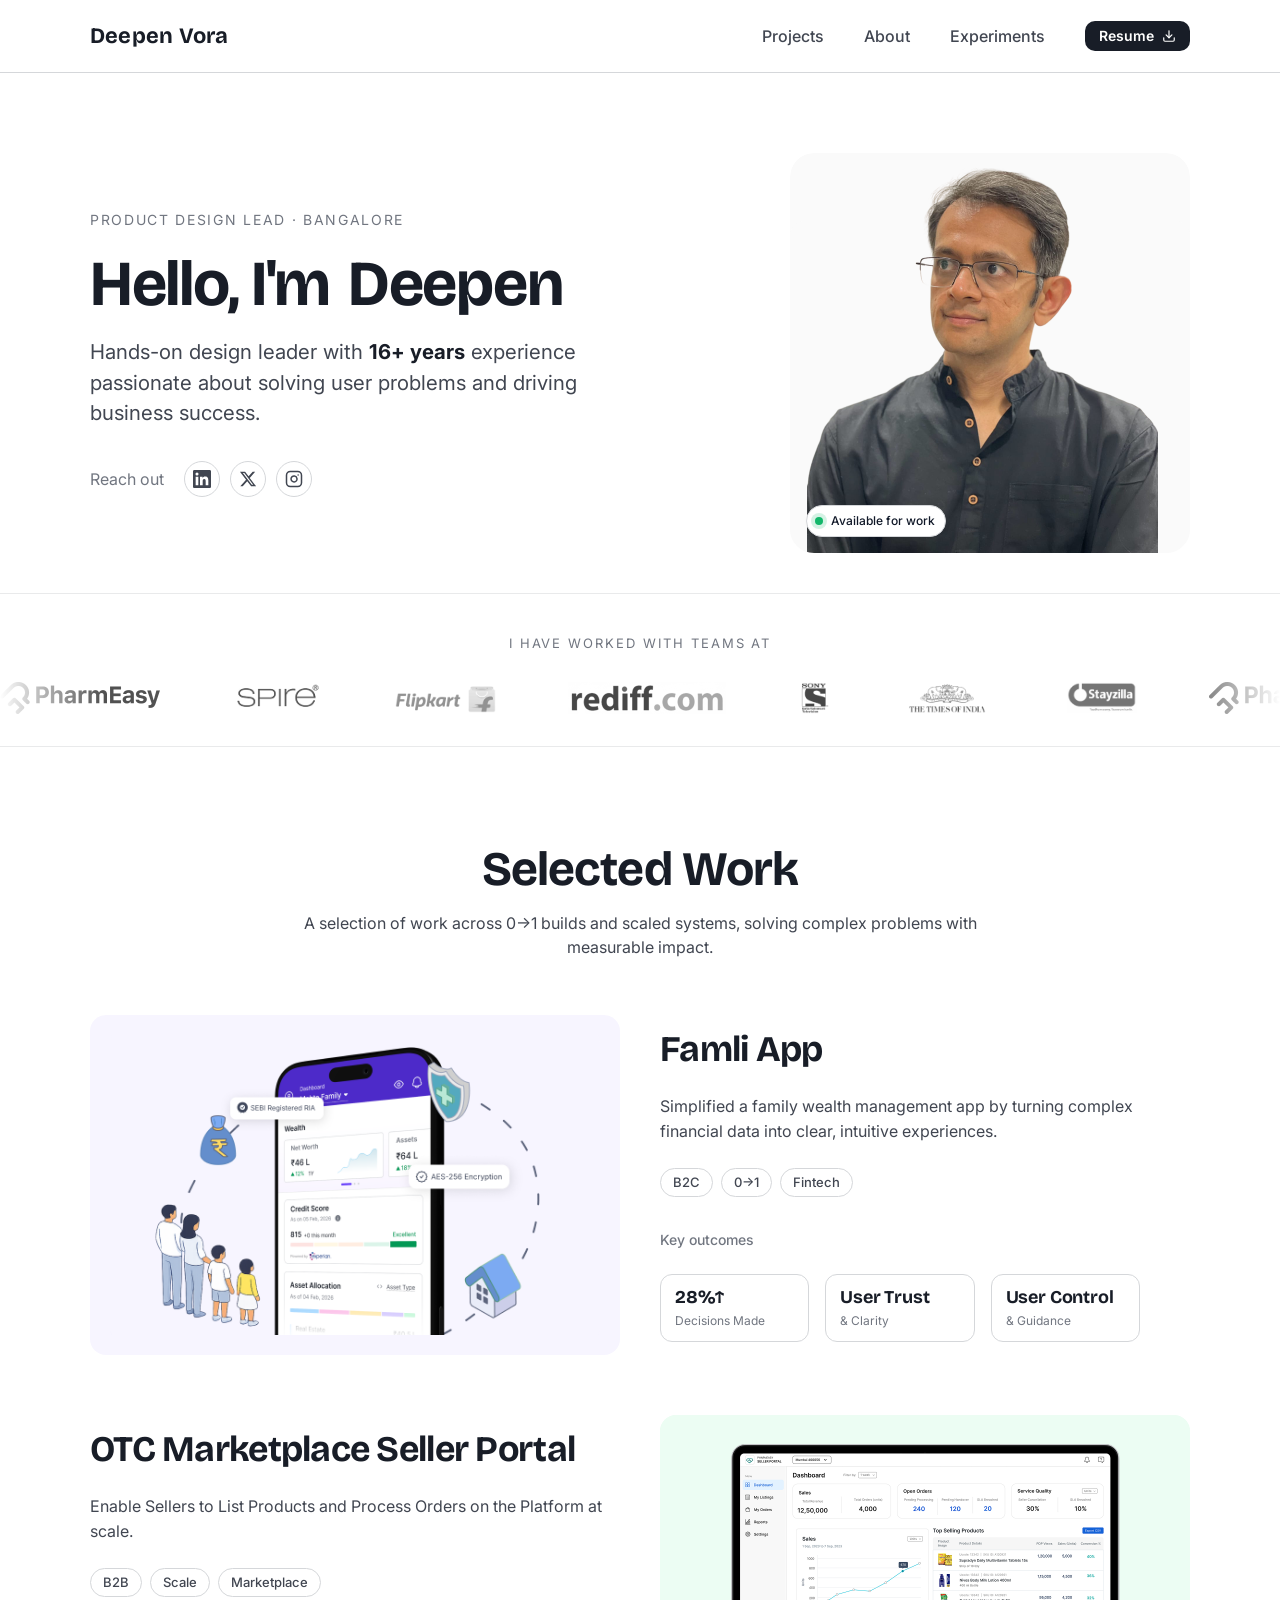
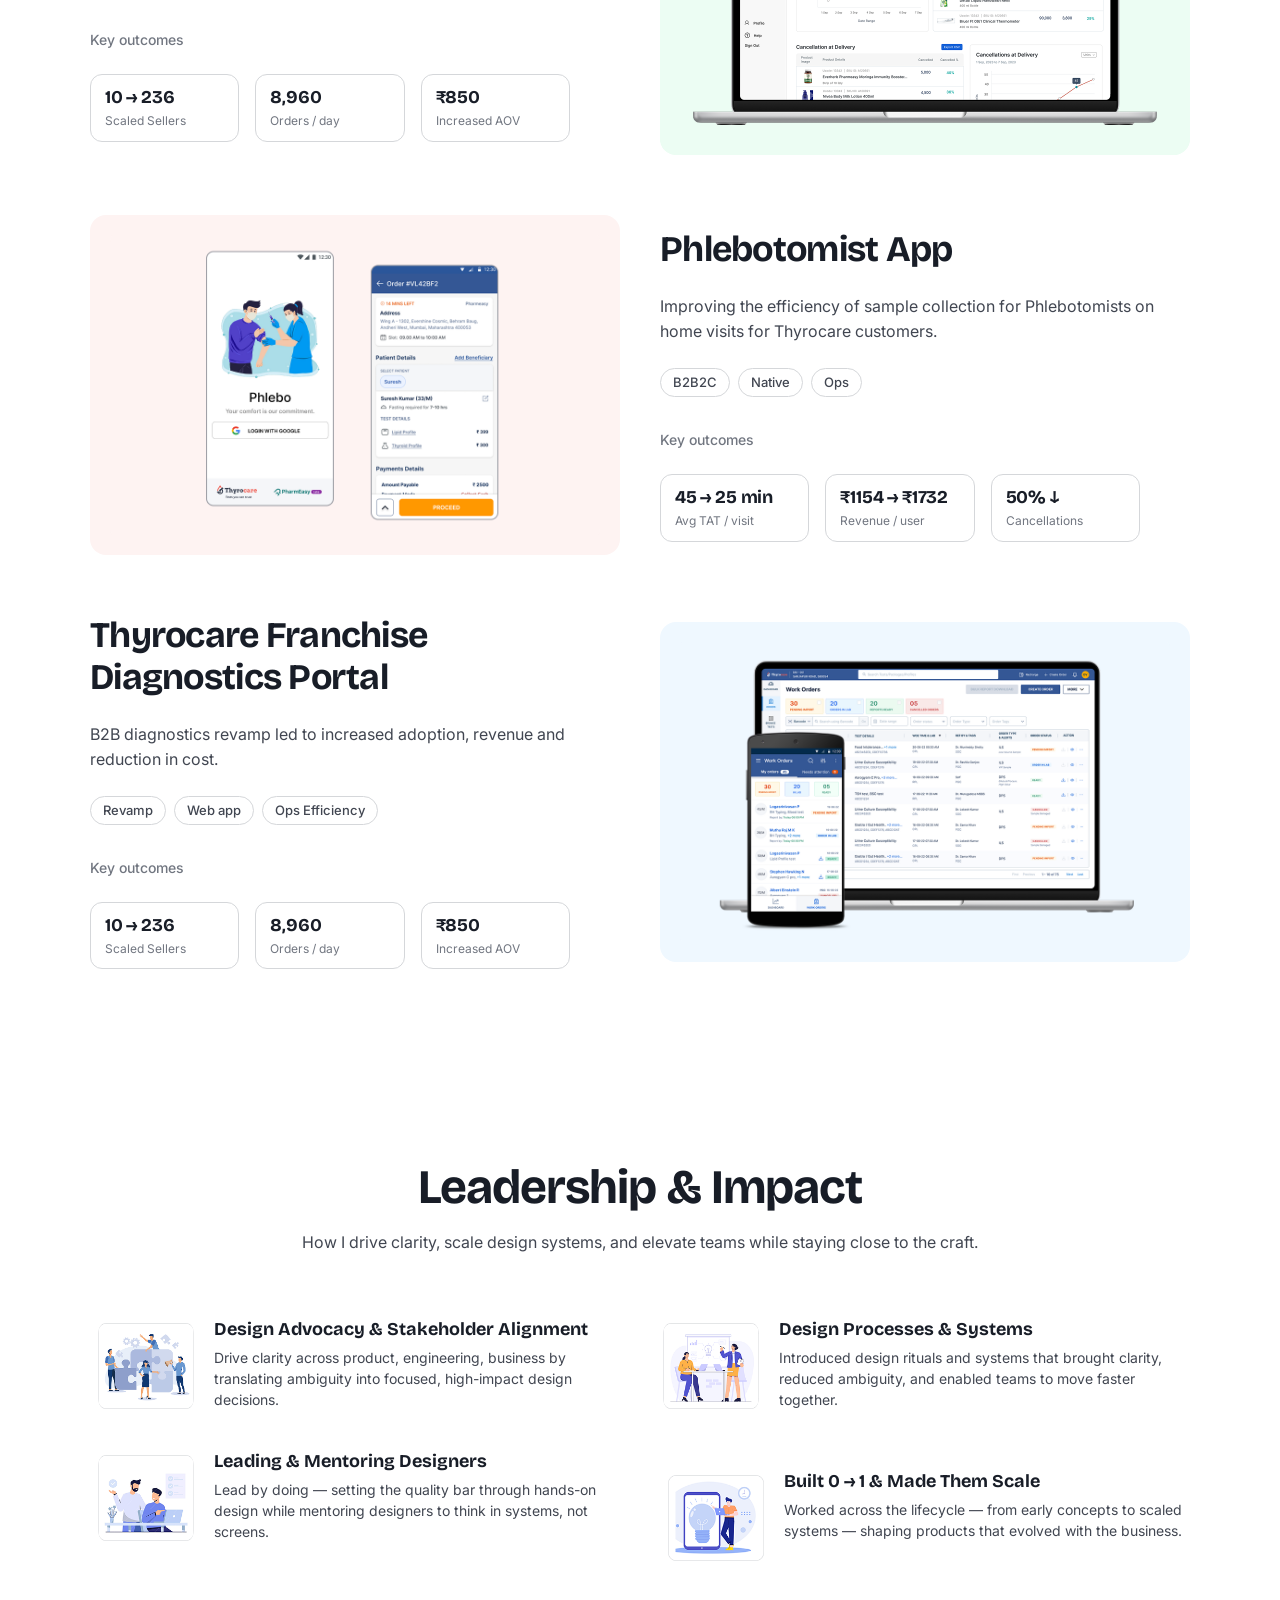
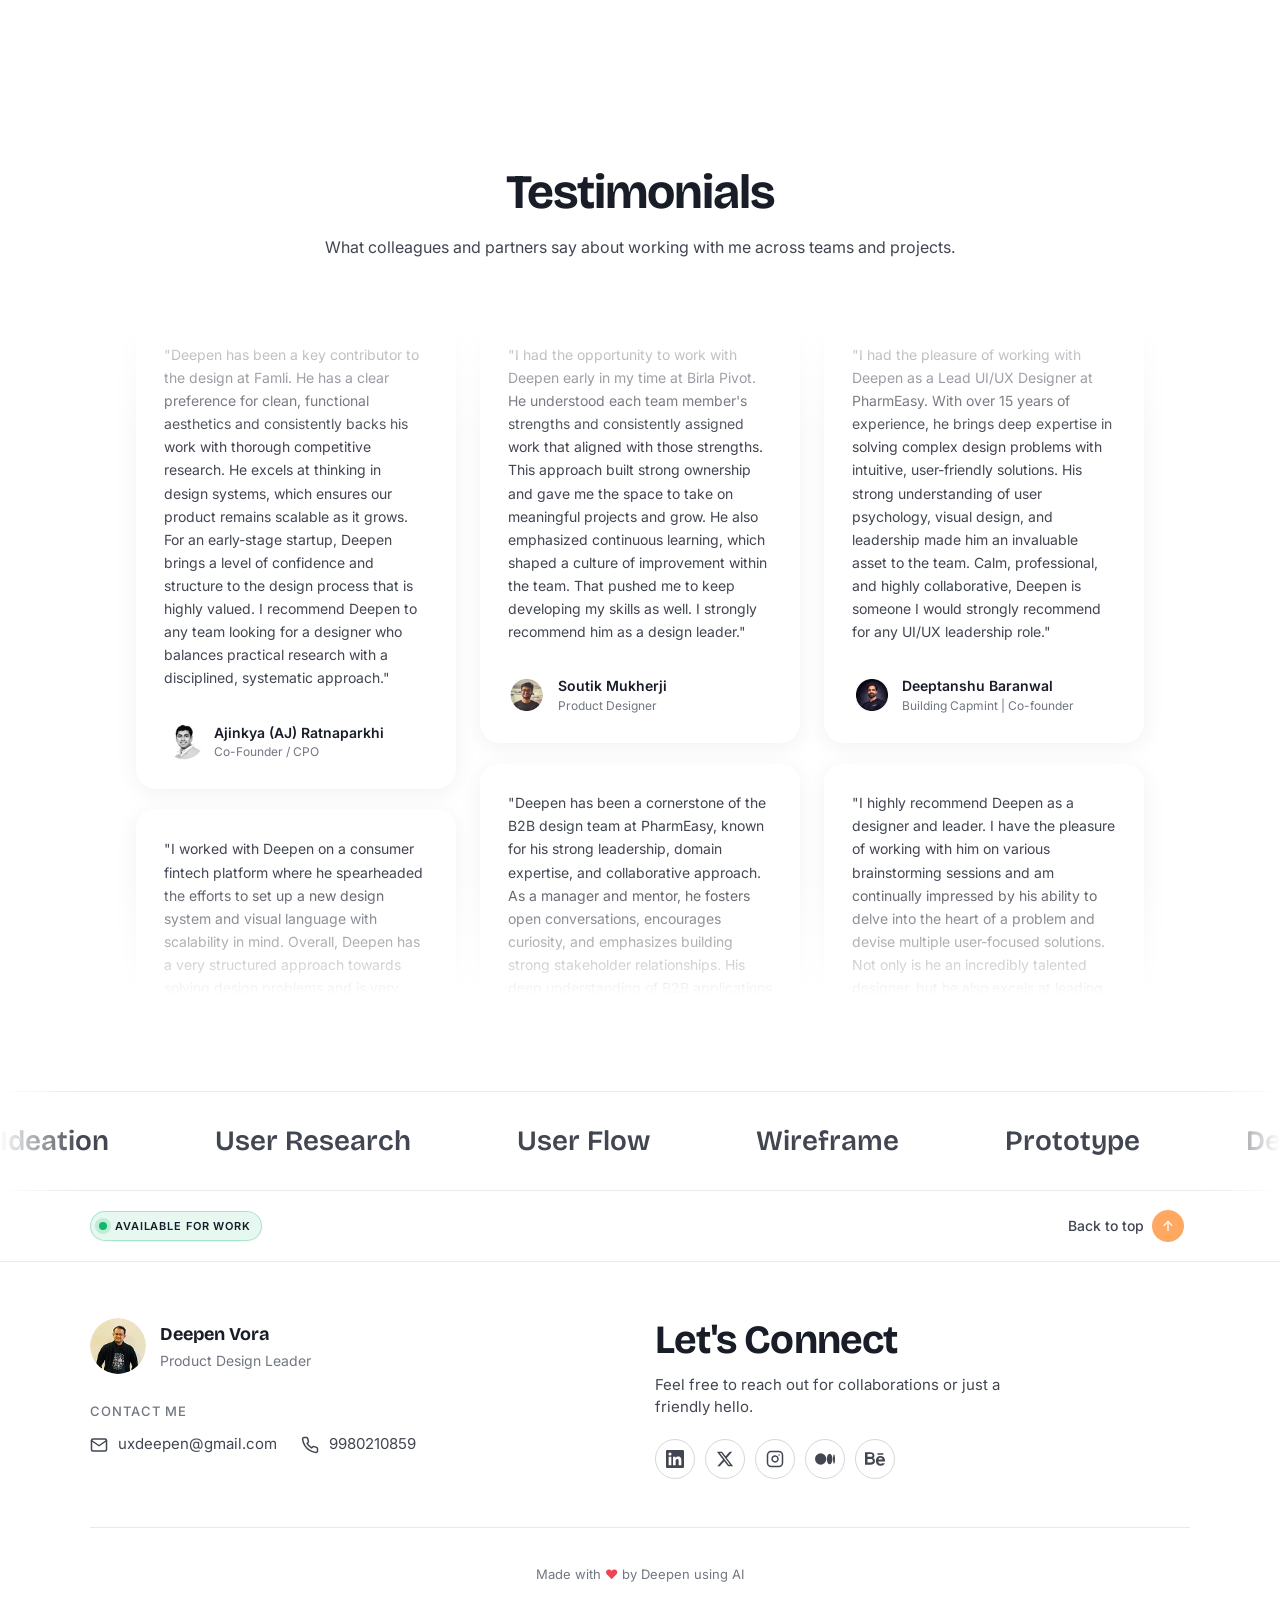
==== commit e7dd1aa0: "fix: bootstrap grid mobile fixes" ====
--- a/Portfolio Website/index.html
+++ b/Portfolio Website/index.html
@@ -81,7 +81,7 @@
 
 <!-- ───────── LEADERSHIP ───────── -->
 <section class="section leadership" id="leadership">
-  <div class="container" style="padding: 0px">
+  <div class="container">
     <header class="section-head">
       <h2 class="section-title">Leadership &amp; Impact</h2>
       <p class="section-sub">How I drive clarity, scale design systems, and elevate teams while staying close to the craft.</p>
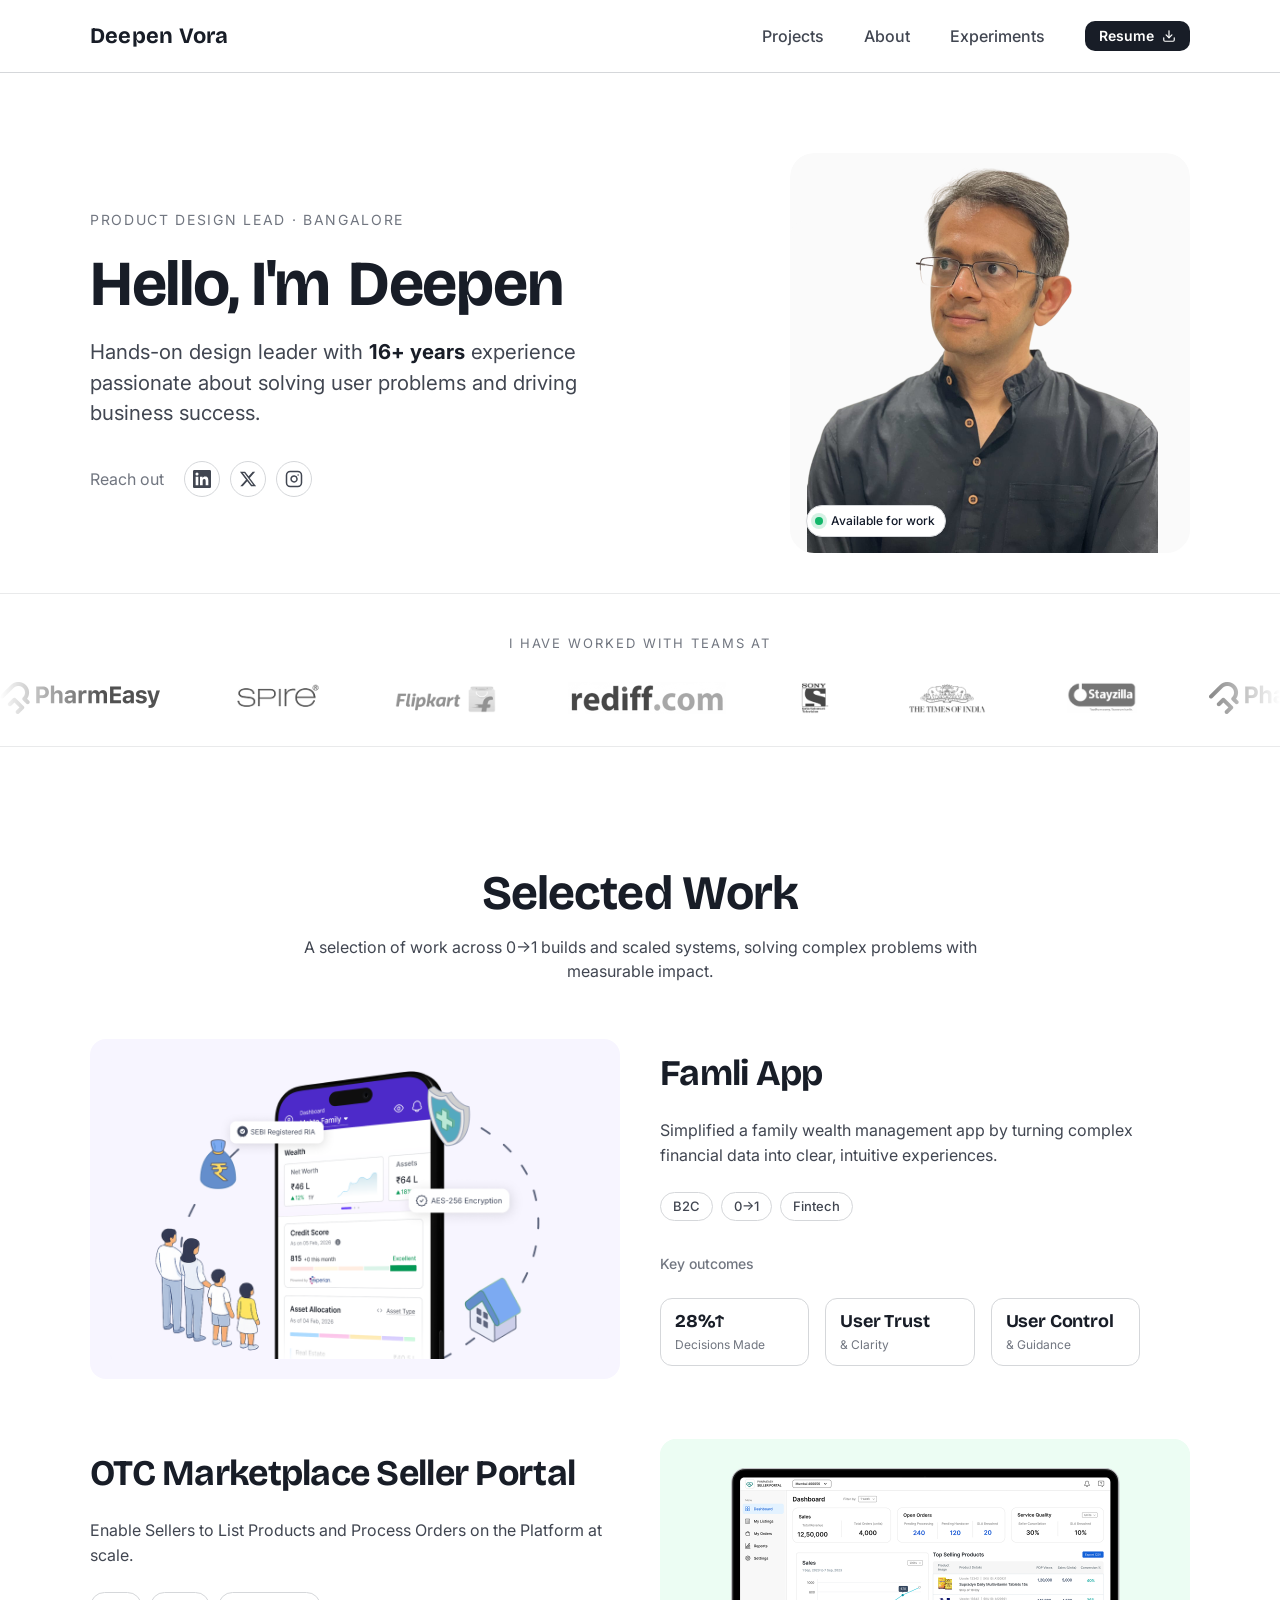
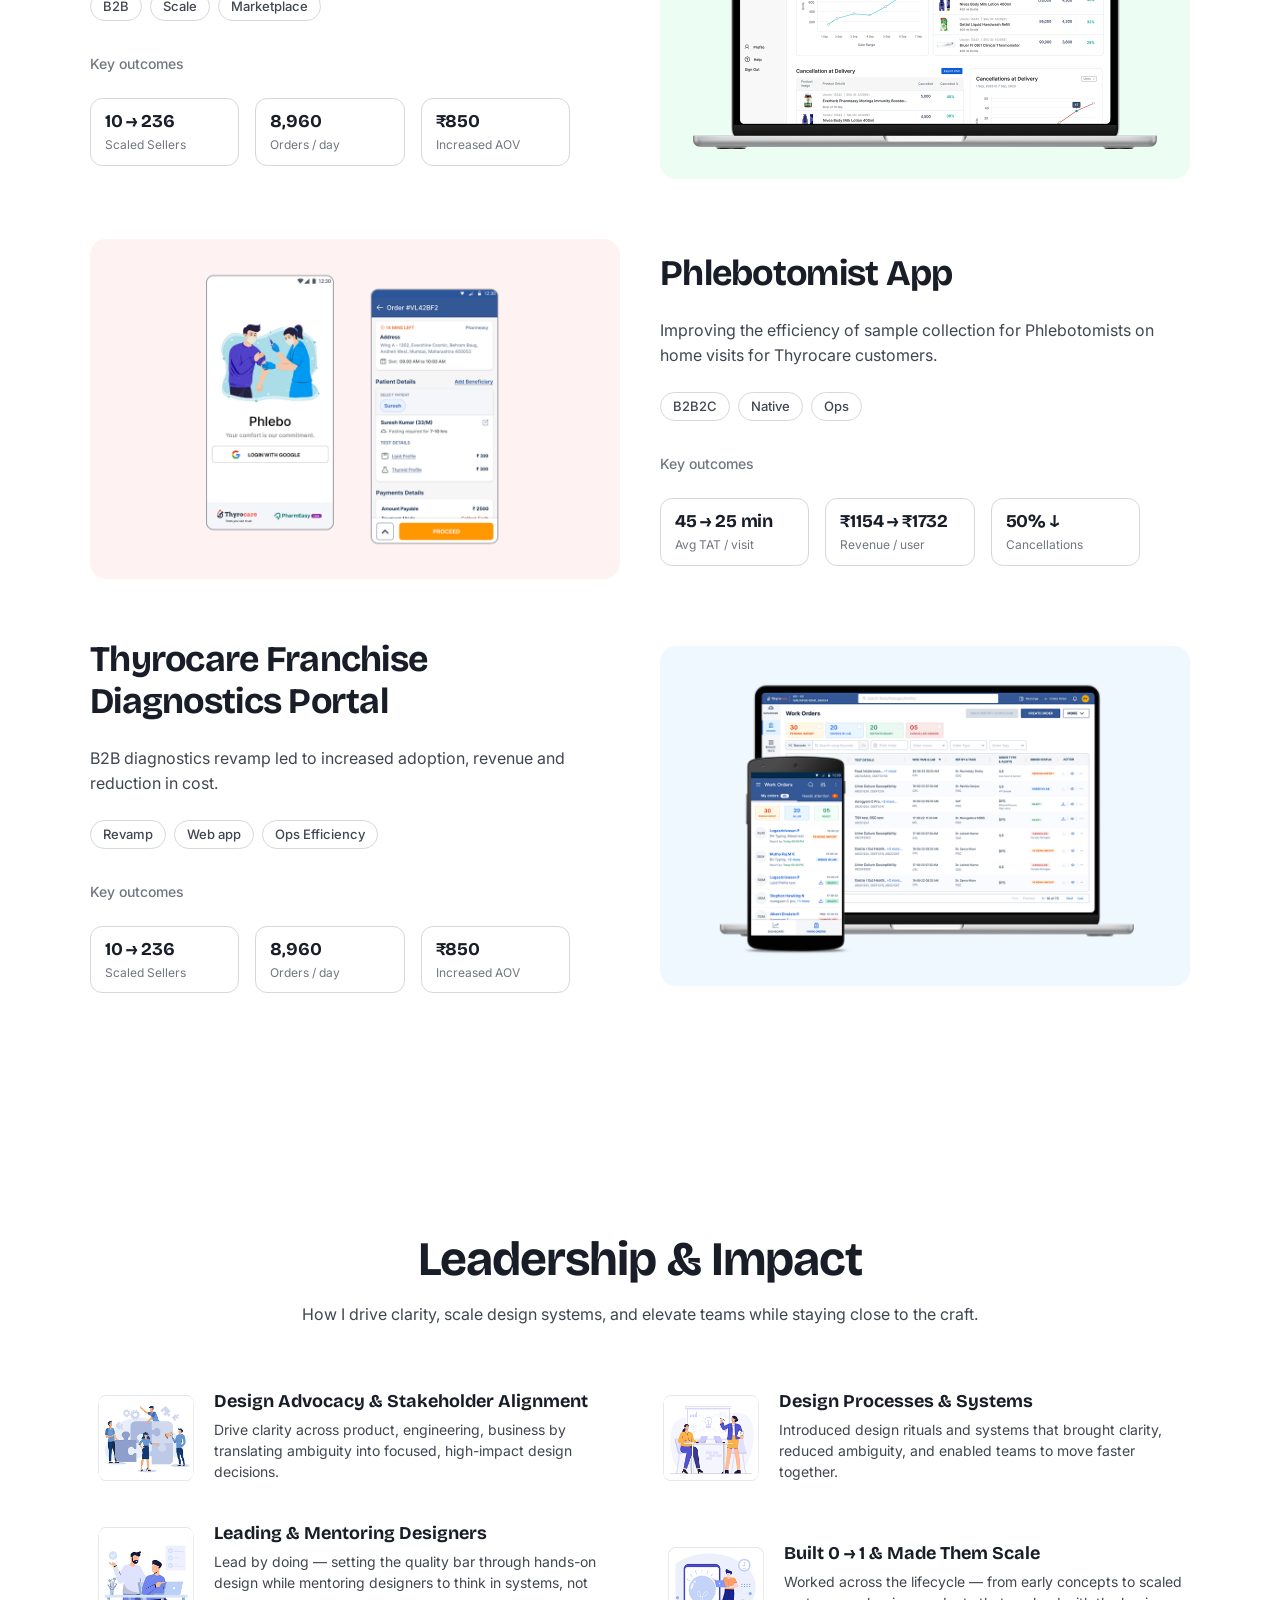
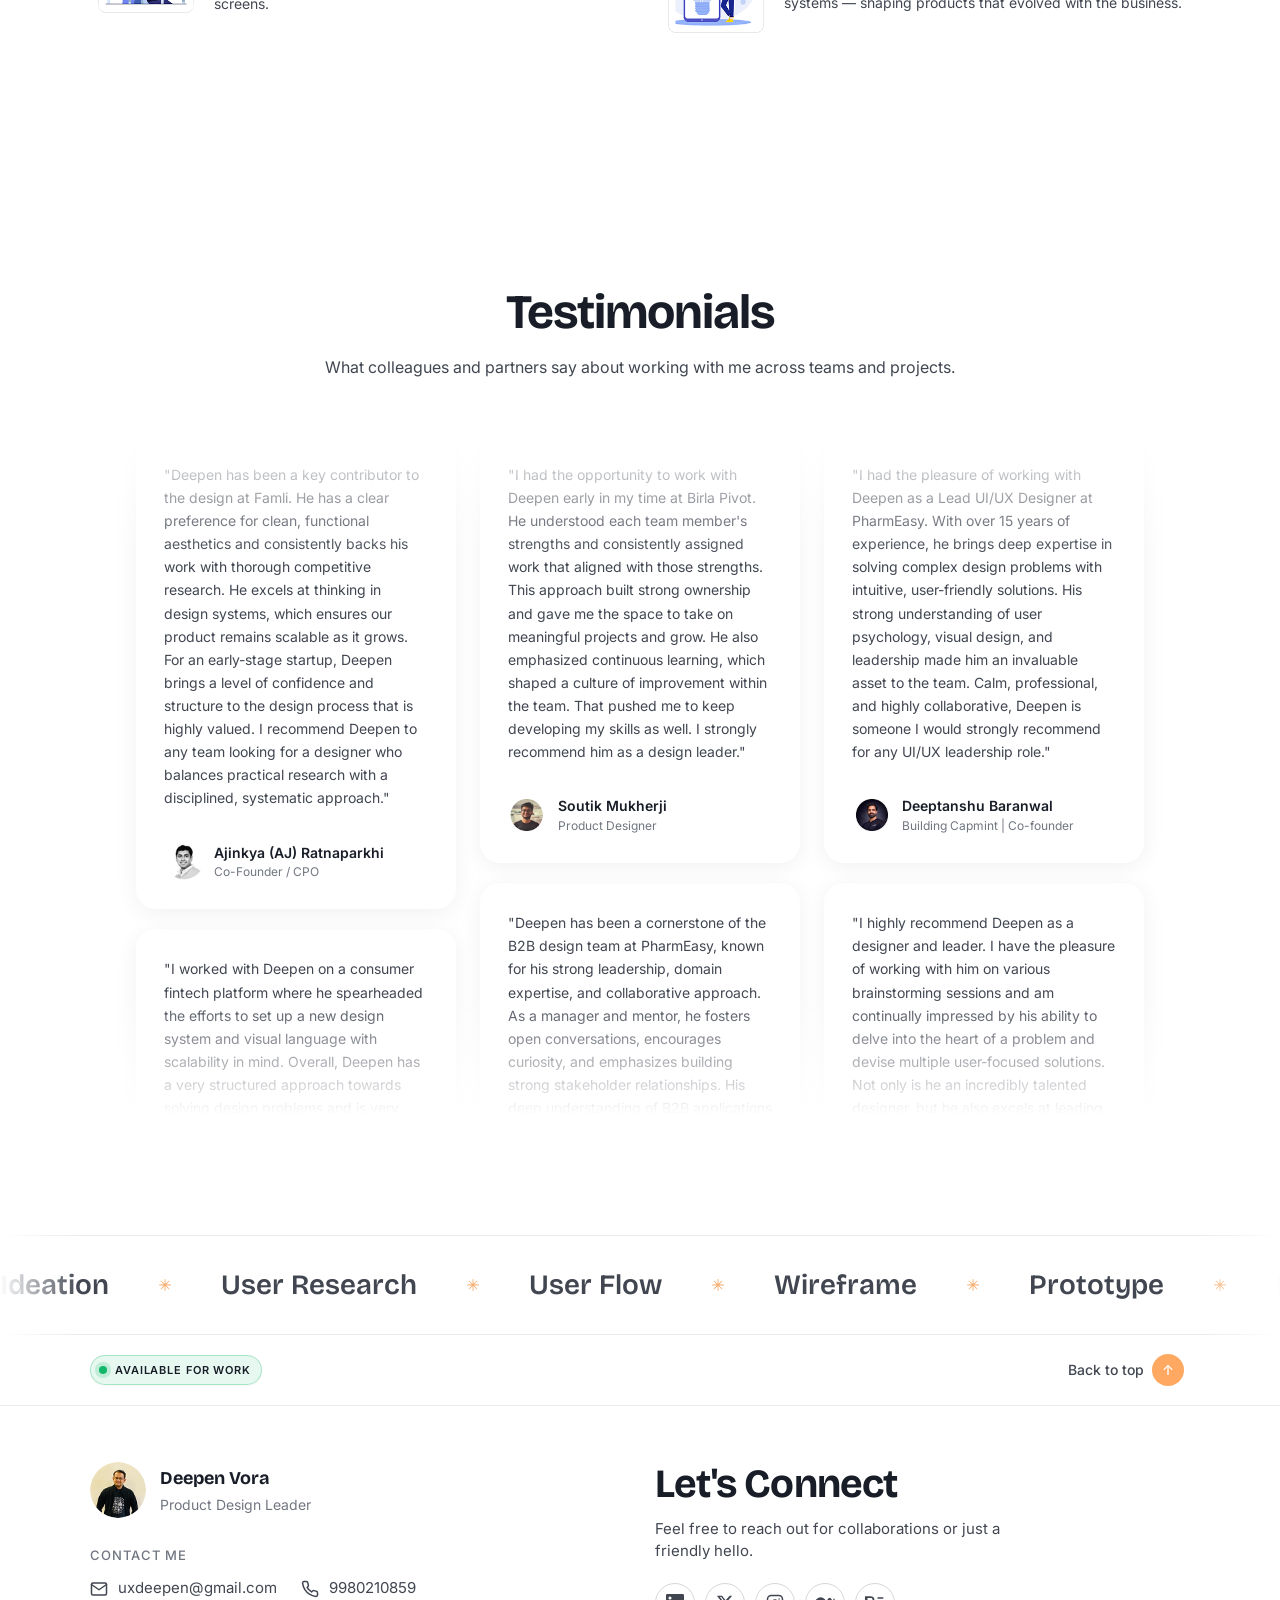
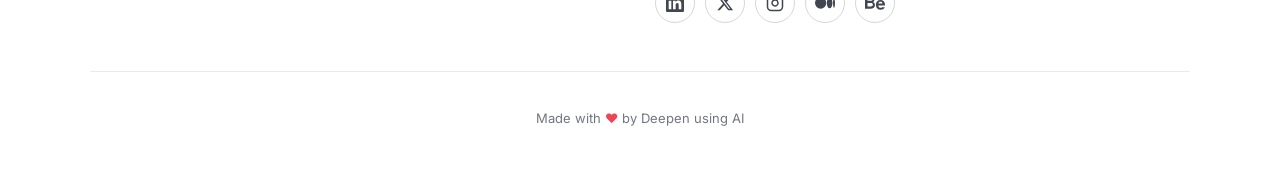
==== commit 5187f7d5: "fix: replace marquee dots with star icon in index.html and about.html" ====
--- a/Portfolio Website/index.html
+++ b/Portfolio Website/index.html
@@ -104,18 +104,18 @@
 <!-- ───────── MARQUEE ───────── -->
 <section class="marquee" aria-hidden="true">
   <div class="marquee-track">
-    <span>Ideation</span><span class="marquee-dot"></span>
-    <span>User Research</span><span class="marquee-dot"></span>
-    <span>User Flow</span><span class="marquee-dot"></span>
-    <span>Wireframe</span><span class="marquee-dot"></span>
-    <span>Prototype</span><span class="marquee-dot"></span>
-    <span>Design Systems</span><span class="marquee-dot"></span>
-    <span>Ideation</span><span class="marquee-dot"></span>
-    <span>User Research</span><span class="marquee-dot"></span>
-    <span>User Flow</span><span class="marquee-dot"></span>
-    <span>Wireframe</span><span class="marquee-dot"></span>
-    <span>Prototype</span><span class="marquee-dot"></span>
-    <span>Design Systems</span><span class="marquee-dot"></span>
+    <span>Ideation</span><img src="assets/home/star.png" width="16" height="16" alt="star">
+    <span>User Research</span><img src="assets/home/star.png" width="16" height="16" alt="star">
+    <span>User Flow</span><img src="assets/home/star.png" width="16" height="16" alt="star">
+    <span>Wireframe</span><img src="assets/home/star.png" width="16" height="16" alt="star">
+    <span>Prototype</span><img src="assets/home/star.png" width="16" height="16" alt="star">
+    <span>Design Systems</span><img src="assets/home/star.png" width="16" height="16" alt="star">
+    <span>Ideation</span><img src="assets/home/star.png" width="16" height="16" alt="star">
+    <span>User Research</span><img src="assets/home/star.png" width="16" height="16" alt="star">
+    <span>User Flow</span><img src="assets/home/star.png" width="16" height="16" alt="star">
+    <span>Wireframe</span><img src="assets/home/star.png" width="16" height="16" alt="star">
+    <span>Prototype</span><img src="assets/home/star.png" width="16" height="16" alt="star">
+    <span>Design Systems</span><img src="assets/home/star.png" width="16" height="16" alt="star">
   </div>
 </section>
 
--- a/Portfolio Website/styles.css
+++ b/Portfolio Website/styles.css
@@ -365,7 +365,7 @@
 /* ========================================================
    SECTION BASICS
    ======================================================== */
-.section{padding:96px 0}
+.section{padding:120px 0}
 .section-head{
   max-width:720px;
   margin:0 auto 56px;
@@ -814,7 +814,7 @@
   letter-spacing:-.02em;
   color:var(--ink);
 }
-.about-hero{padding:80px 0 48px}
+.about-hero{padding:120px 0}
 .align-start{align-items:flex-start}
 .about-row{row-gap:32px}
 .about-photo{
@@ -1039,7 +1039,7 @@
 /* ========================================================
    EXPERIMENTS PAGE
    ======================================================== */
-.exp-section{padding:72px 0}
+.exp-section{padding:120px 0}
 .exp-list{display:flex;flex-direction:column;gap:24px}
 
 /* Vibe-coding card: image left, copy right, match Figma */
@@ -1301,30 +1301,27 @@
 
 /* ── Research section ── */
 .cs-research-grid{display:grid;grid-template-columns:1fr 1fr;gap:48px;align-items:center}
-.cs-research-img{border-radius:0;overflow:hidden;border-width:0;width:450px}
-.cs-research-img img{width:450px;height:600px;display:block}
+.cs-research-img{border-radius:0;overflow:hidden;border-width:0}
+.cs-research-img img{width:100%;height:auto;display:block}
 .cs-sublabel{font-size:20px;line-height:30px;color:rgb(24,29,39);font-weight:700;margin:0 0 16px}
 .cs-research-grid .cs-body{color:rgb(164,167,174)}
-.cs-persona-img{width:420px}
-.cs-persona-img img{width:420px;display:block;border-radius:12px}
-.cs-persona-grid>div:last-child{margin:0 100px 0 0;width:500px}
+.cs-persona-img{width:100%}
+.cs-persona-img img{width:100%;display:block;border-radius:12px}
+.cs-persona-grid>div:last-child{}
 .cs-persona-grid .cs-bullets{margin:0 40px 0 0}
-img[src="assets/case-studies/famli/one-view-money.png"]{width:493px;height:563px;margin:0 0 0 60px}
-img[src="assets/case-studies/famli/portfolio-insights.png"]{width:420px;height:589px}
-img[src="assets/case-studies/famli/research-buddy.png"]{width:505px;height:578px;margin:0 0 0 80px}
-img[src="assets/case-studies/famli/goals.png"]{width:4px;height:653px}
-.cs-feature:nth-child(1) .cs-feat-img{width:493px}
-.cs-feature:nth-child(1) .cs-feat-body{width:600px}
-.cs-feature:nth-child(2) .cs-feat-img{width:420px}
-.cs-feature:nth-child(3) .cs-feat-img{width:469px}
-.cs-feature:nth-child(4) .cs-feat-body{width:380px}
-.cs-feature:nth-child(4) .cs-feat-img{width:469px}
-.cs-quote-card{background:#FAFAFA;border-radius:16px;padding:24px;height:100%;display:flex;flex-direction:column;gap:12px;justify-content:center;width:420px;margin:0 0 0 40px}
+img[src="assets/case-studies/famli/one-view-money.png"]{max-width:100%;height:auto;display:block}
+img[src="assets/case-studies/famli/portfolio-insights.png"]{max-width:100%;height:auto;display:block}
+img[src="assets/case-studies/famli/research-buddy.png"]{max-width:100%;height:auto;display:block}
+img[src="assets/case-studies/famli/goals.png"]{max-width:100%;height:auto;display:block}
+.cs-quote-card{background:#FAFAFA;border-radius:16px;padding:24px;height:100%;display:flex;flex-direction:column;gap:12px;justify-content:center}
 .cs-insights-sub-title{font-size:20px;font-weight:700;line-height:30px;color:var(--ink);margin:24px 0 12px}
 
 /* ── Full-width image ── */
 .cs-full-img{border-radius:12px;overflow:hidden}
 .cs-full-img img{width:100%;display:block}
+
+/* ── Features wrap spacing ── */
+.cs-features-wrap{margin-bottom:80px}
 .cs-img-caption{margin:12px 0 0;font-size:20px;line-height:30px;color:var(--muted);text-align:center}
 
 /* ── Persona ── */
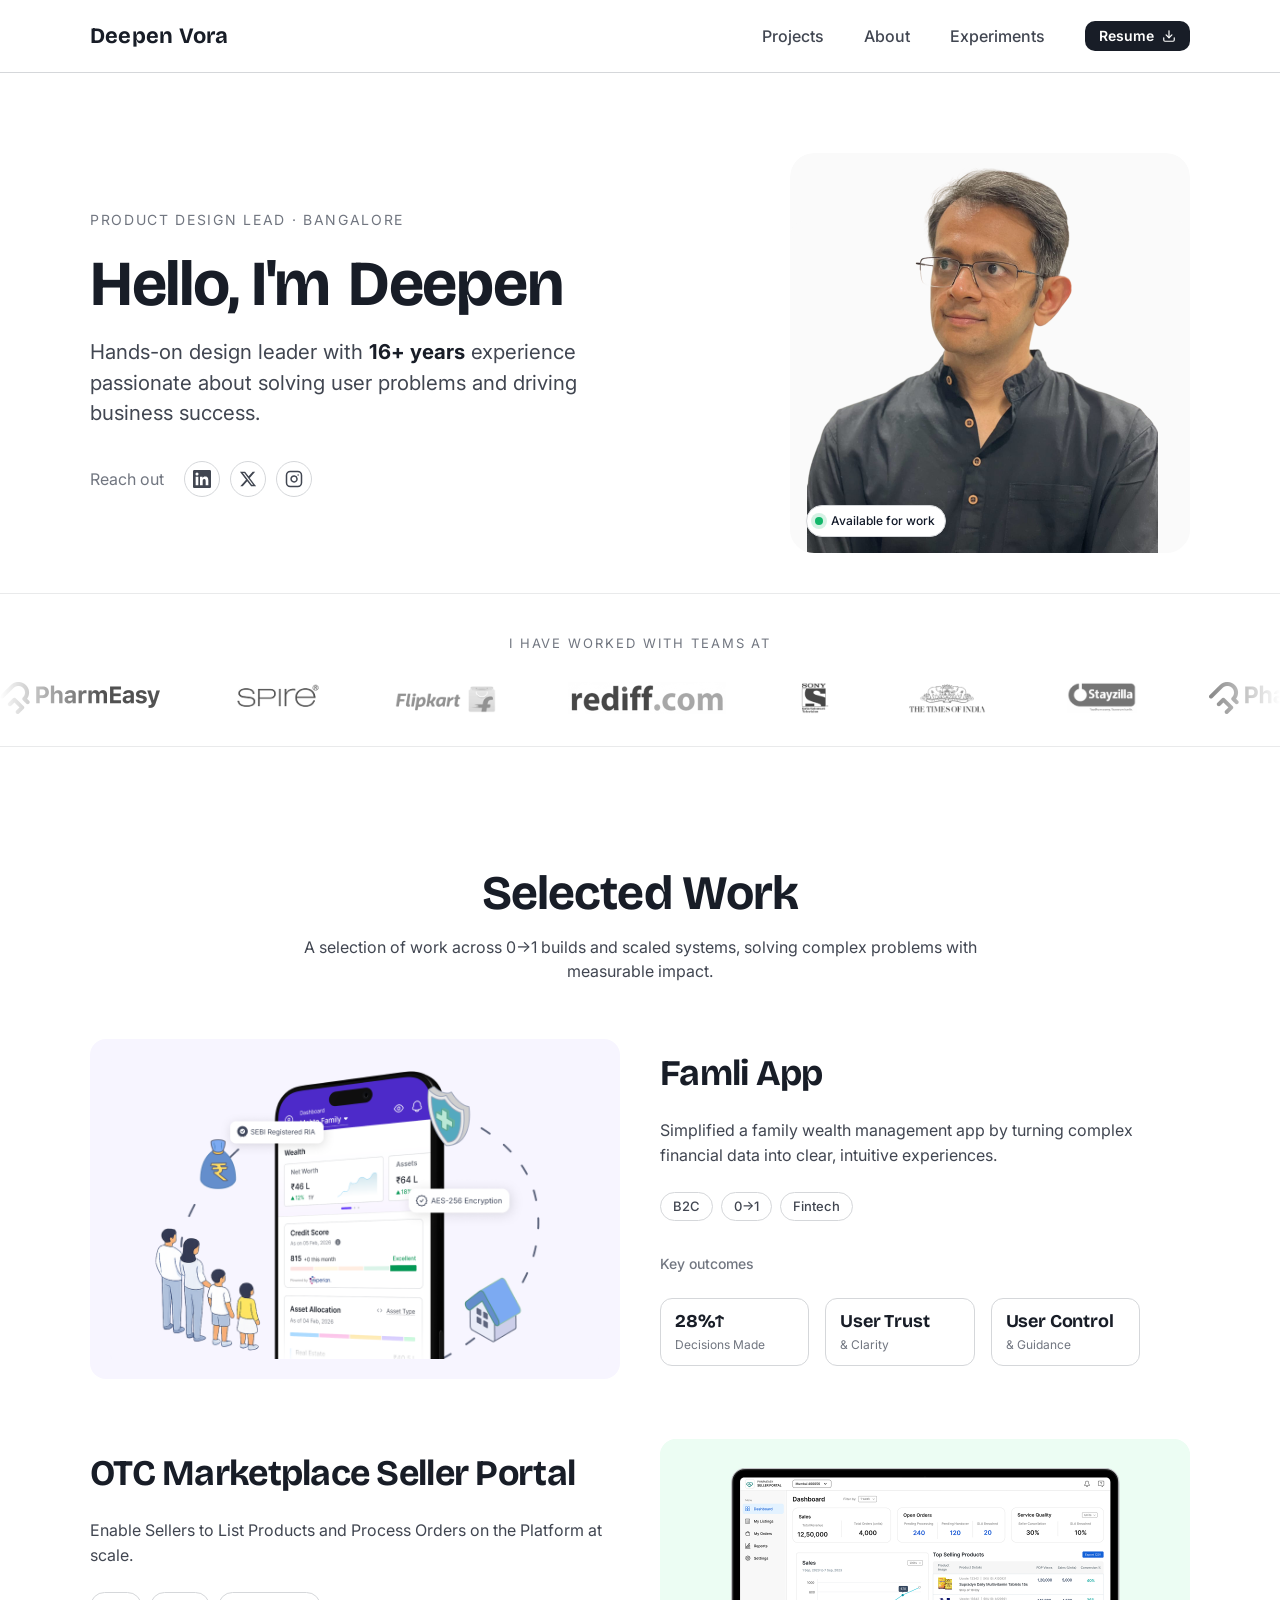
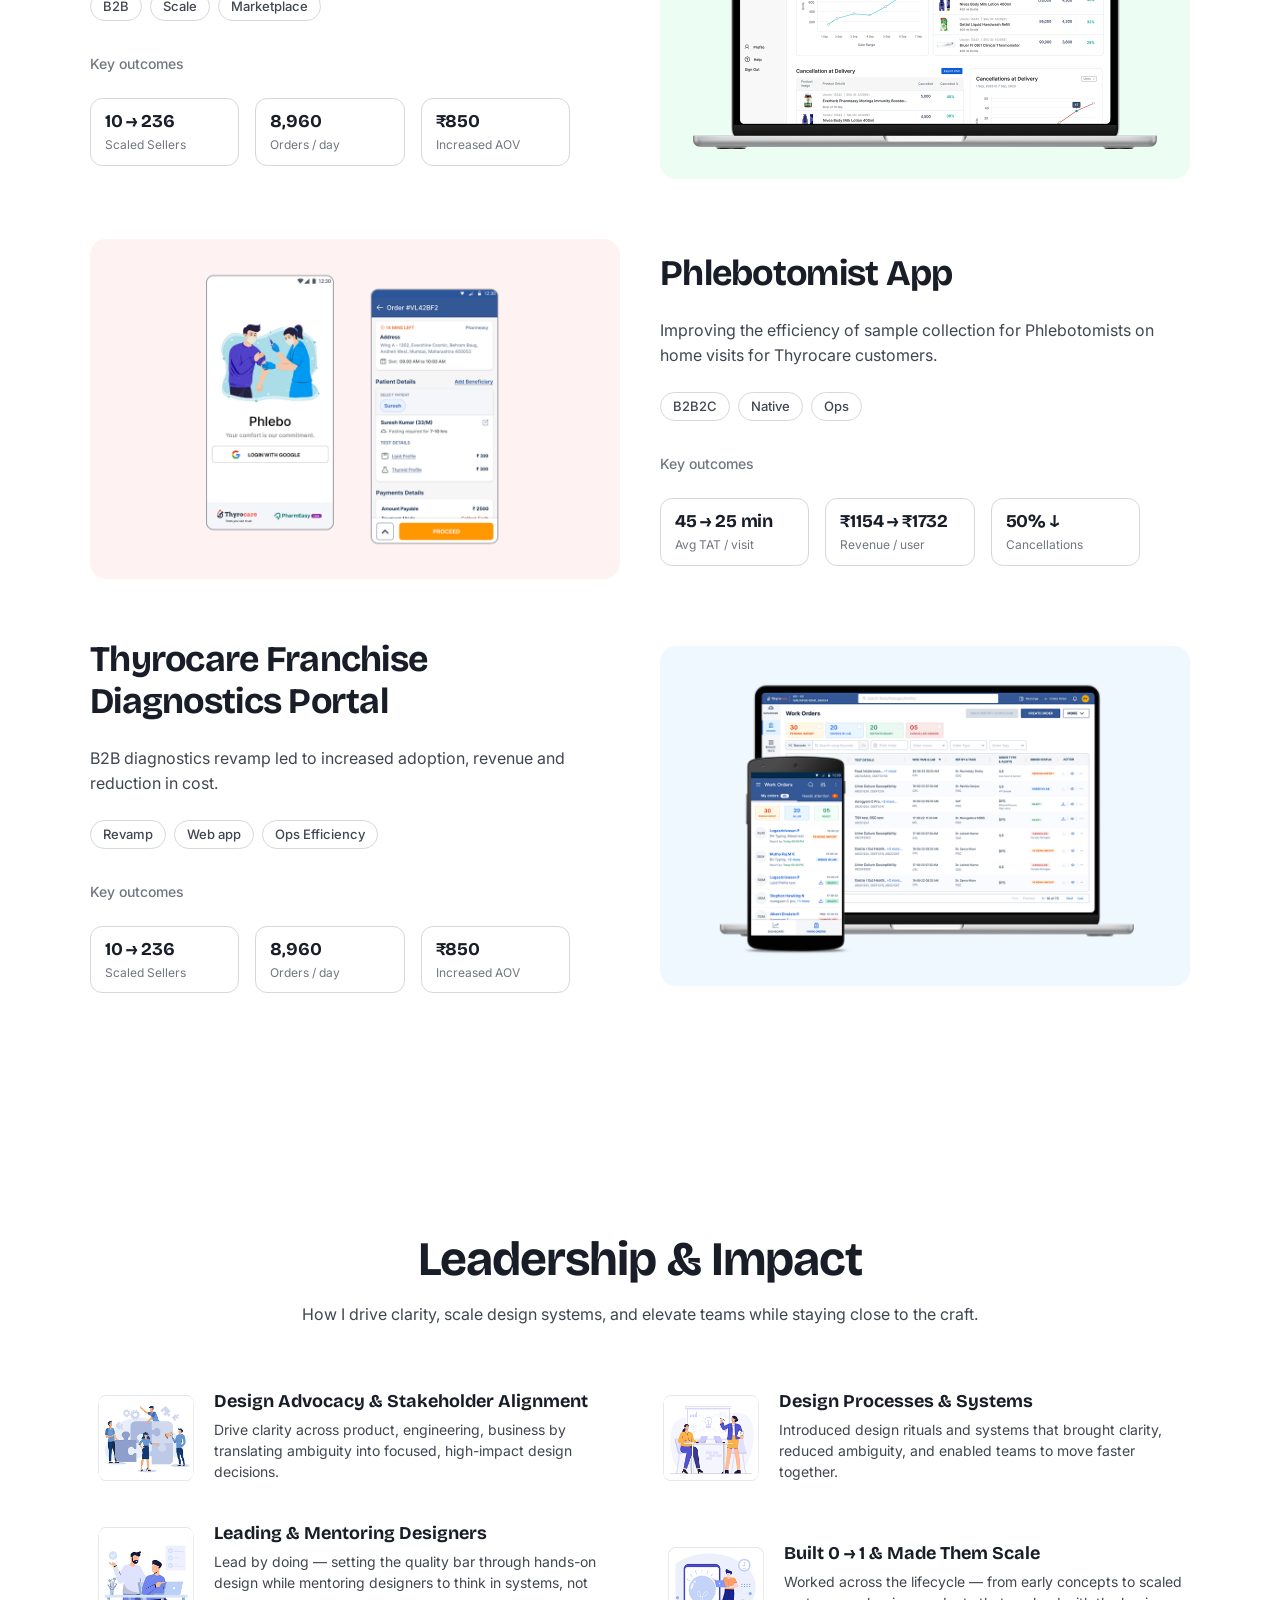
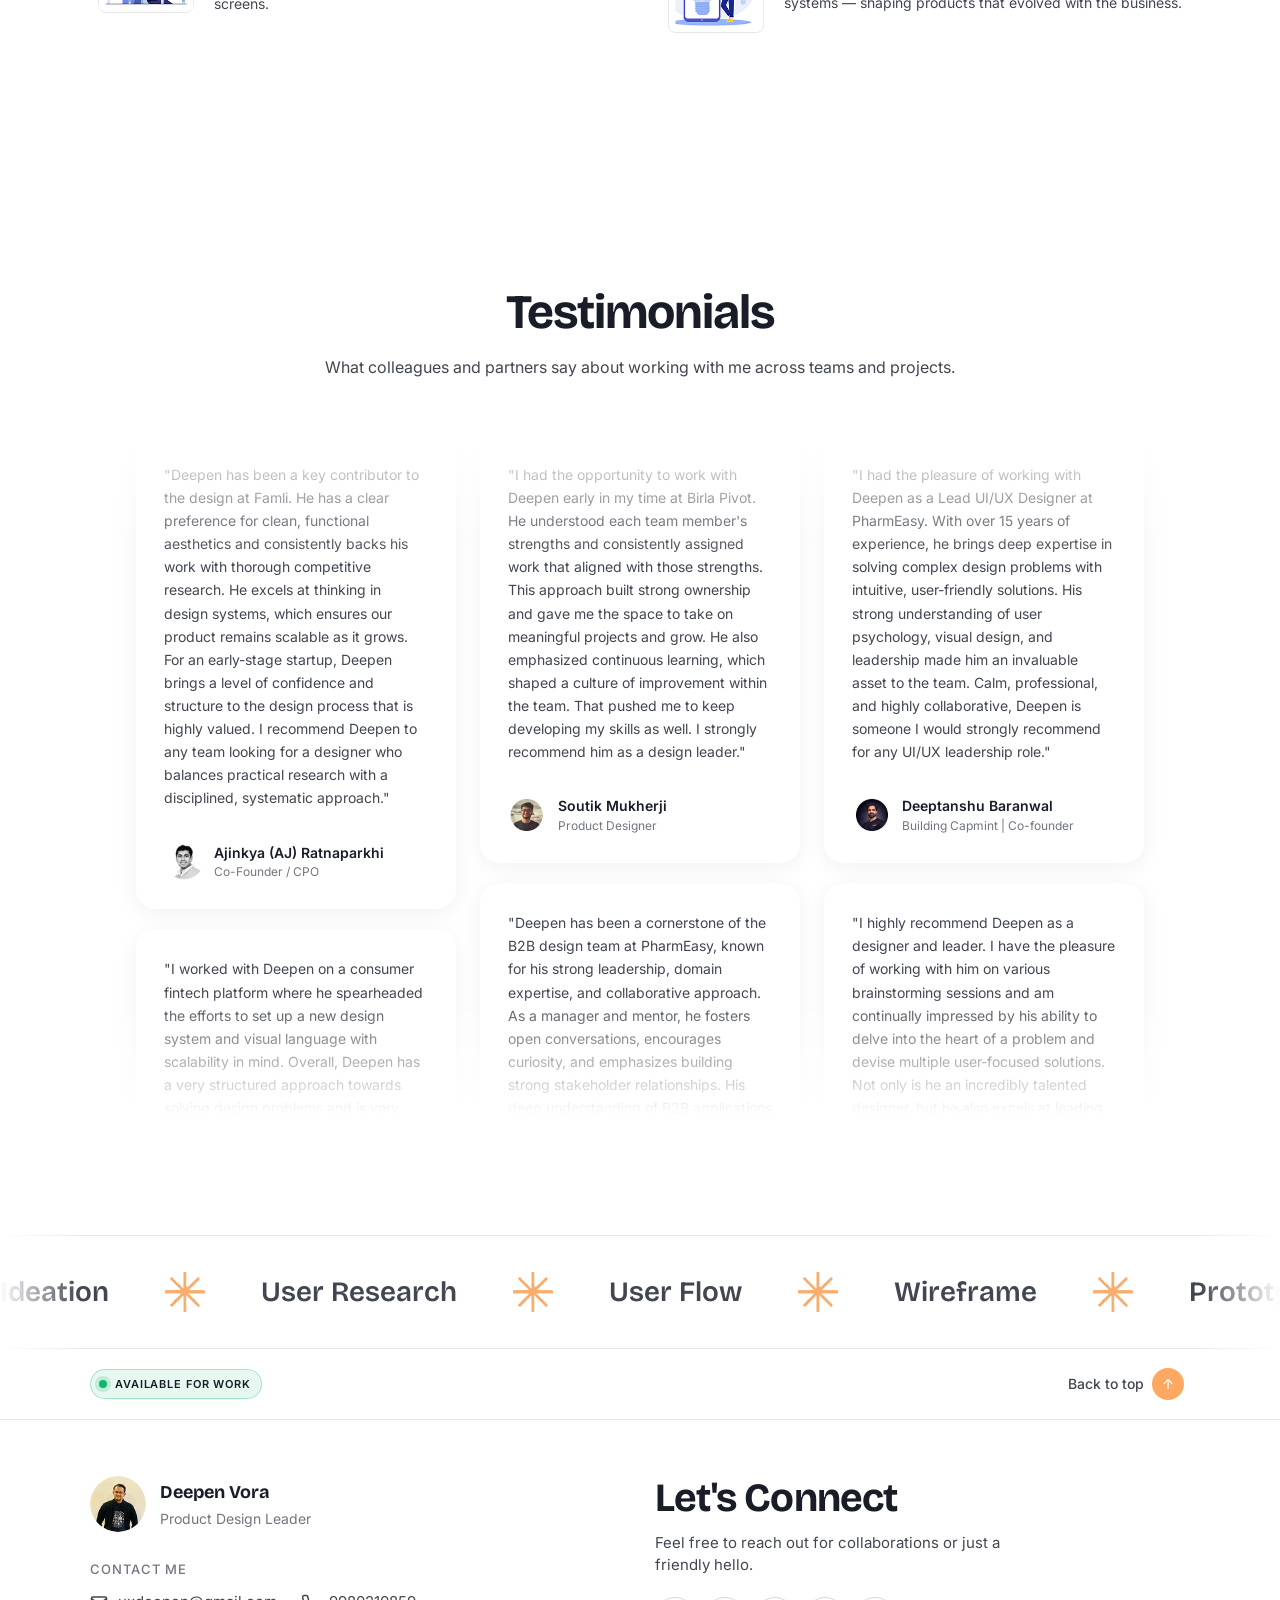
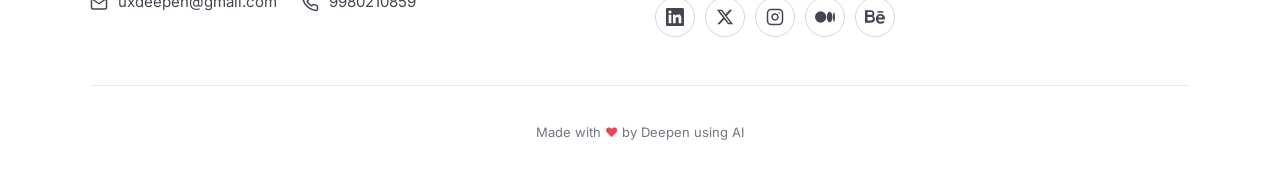
==== commit 20b558c5: "fix: marquee separator star icon index and about" ====
--- a/Portfolio Website/index.html
+++ b/Portfolio Website/index.html
@@ -104,18 +104,18 @@
 <!-- ───────── MARQUEE ───────── -->
 <section class="marquee" aria-hidden="true">
   <div class="marquee-track">
-    <span>Ideation</span><img src="assets/home/star.png" width="16" height="16" alt="star">
-    <span>User Research</span><img src="assets/home/star.png" width="16" height="16" alt="star">
-    <span>User Flow</span><img src="assets/home/star.png" width="16" height="16" alt="star">
-    <span>Wireframe</span><img src="assets/home/star.png" width="16" height="16" alt="star">
-    <span>Prototype</span><img src="assets/home/star.png" width="16" height="16" alt="star">
-    <span>Design Systems</span><img src="assets/home/star.png" width="16" height="16" alt="star">
-    <span>Ideation</span><img src="assets/home/star.png" width="16" height="16" alt="star">
-    <span>User Research</span><img src="assets/home/star.png" width="16" height="16" alt="star">
-    <span>User Flow</span><img src="assets/home/star.png" width="16" height="16" alt="star">
-    <span>Wireframe</span><img src="assets/home/star.png" width="16" height="16" alt="star">
-    <span>Prototype</span><img src="assets/home/star.png" width="16" height="16" alt="star">
-    <span>Design Systems</span><img src="assets/home/star.png" width="16" height="16" alt="star">
+    <span>Ideation</span><img src="assets/home/star.png" width="56" height="56" alt="star">
+    <span>User Research</span><img src="assets/home/star.png" width="56" height="56" alt="star">
+    <span>User Flow</span><img src="assets/home/star.png" width="56" height="56" alt="star">
+    <span>Wireframe</span><img src="assets/home/star.png" width="56" height="56" alt="star">
+    <span>Prototype</span><img src="assets/home/star.png" width="56" height="56" alt="star">
+    <span>Design Systems</span><img src="assets/home/star.png" width="56" height="56" alt="star">
+    <span>Ideation</span><img src="assets/home/star.png" width="56" height="56" alt="star">
+    <span>User Research</span><img src="assets/home/star.png" width="56" height="56" alt="star">
+    <span>User Flow</span><img src="assets/home/star.png" width="56" height="56" alt="star">
+    <span>Wireframe</span><img src="assets/home/star.png" width="56" height="56" alt="star">
+    <span>Prototype</span><img src="assets/home/star.png" width="56" height="56" alt="star">
+    <span>Design Systems</span><img src="assets/home/star.png" width="56" height="56" alt="star">
   </div>
 </section>
 
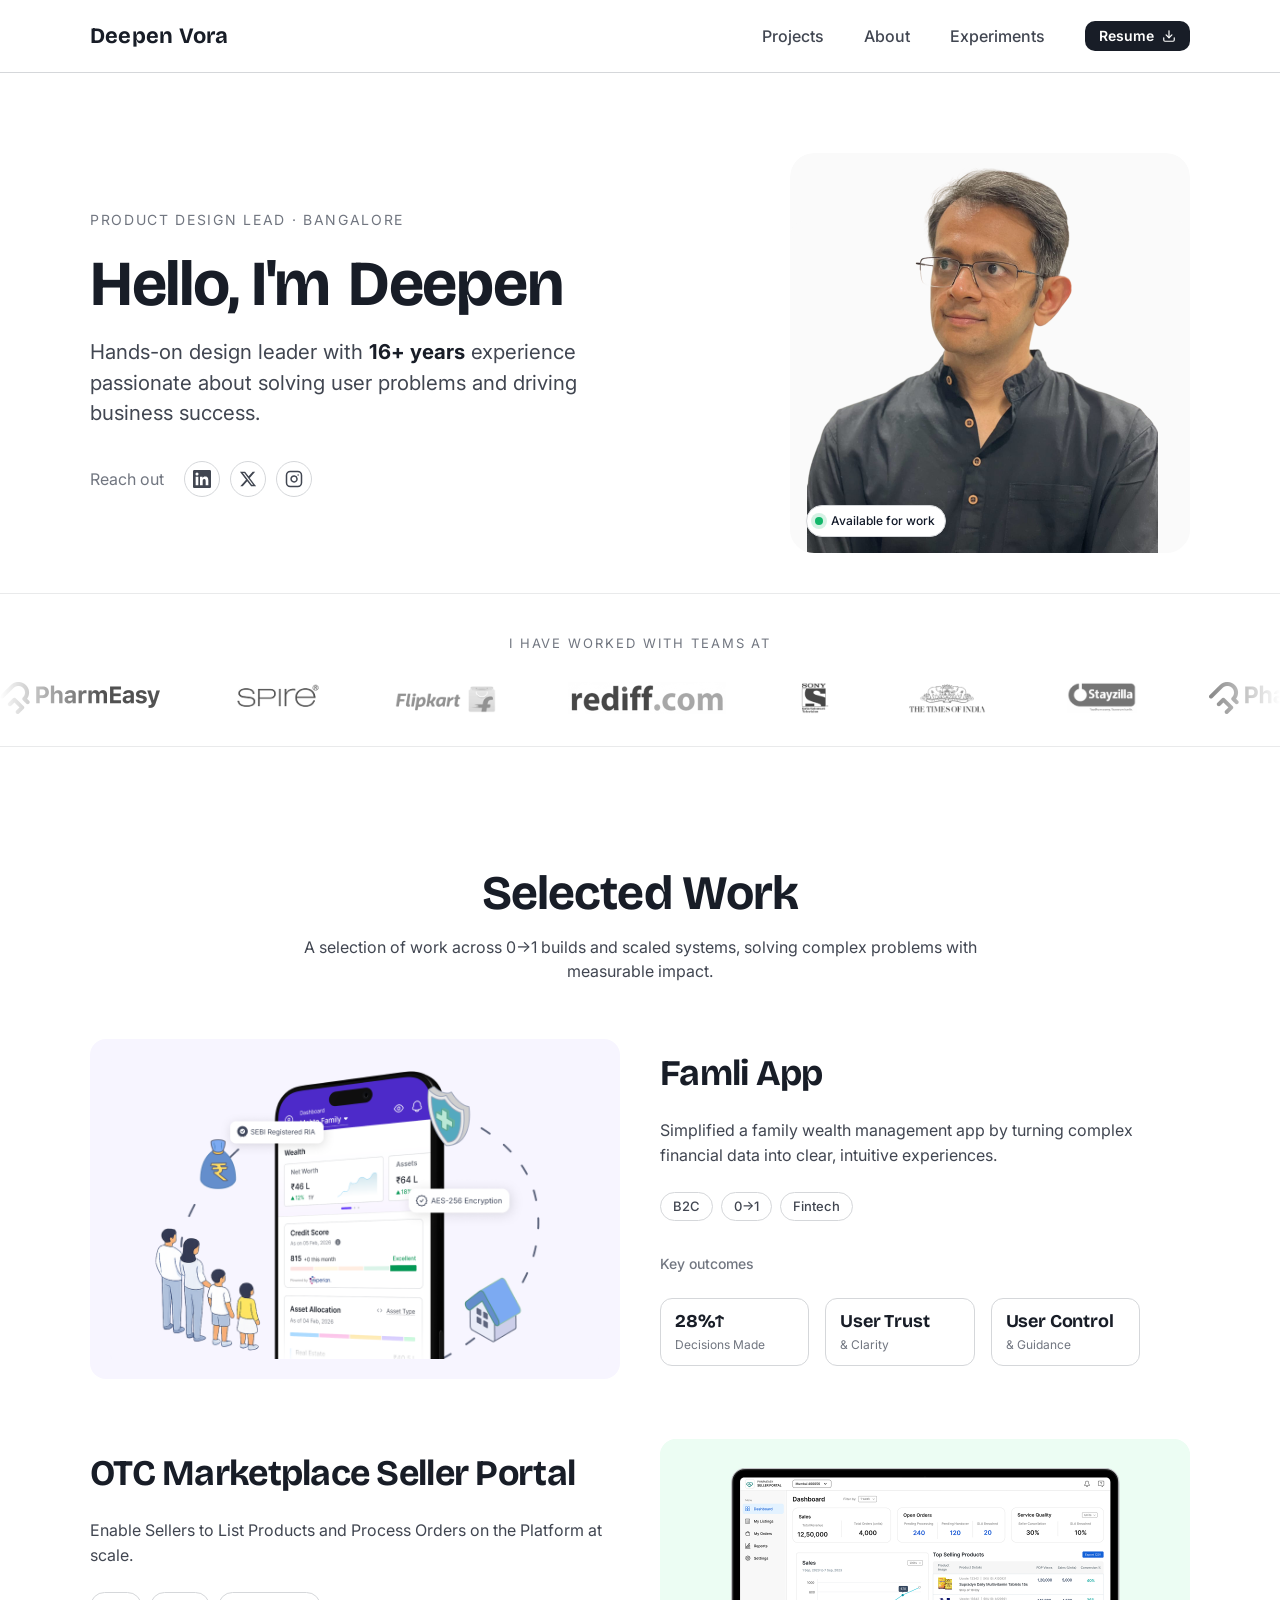
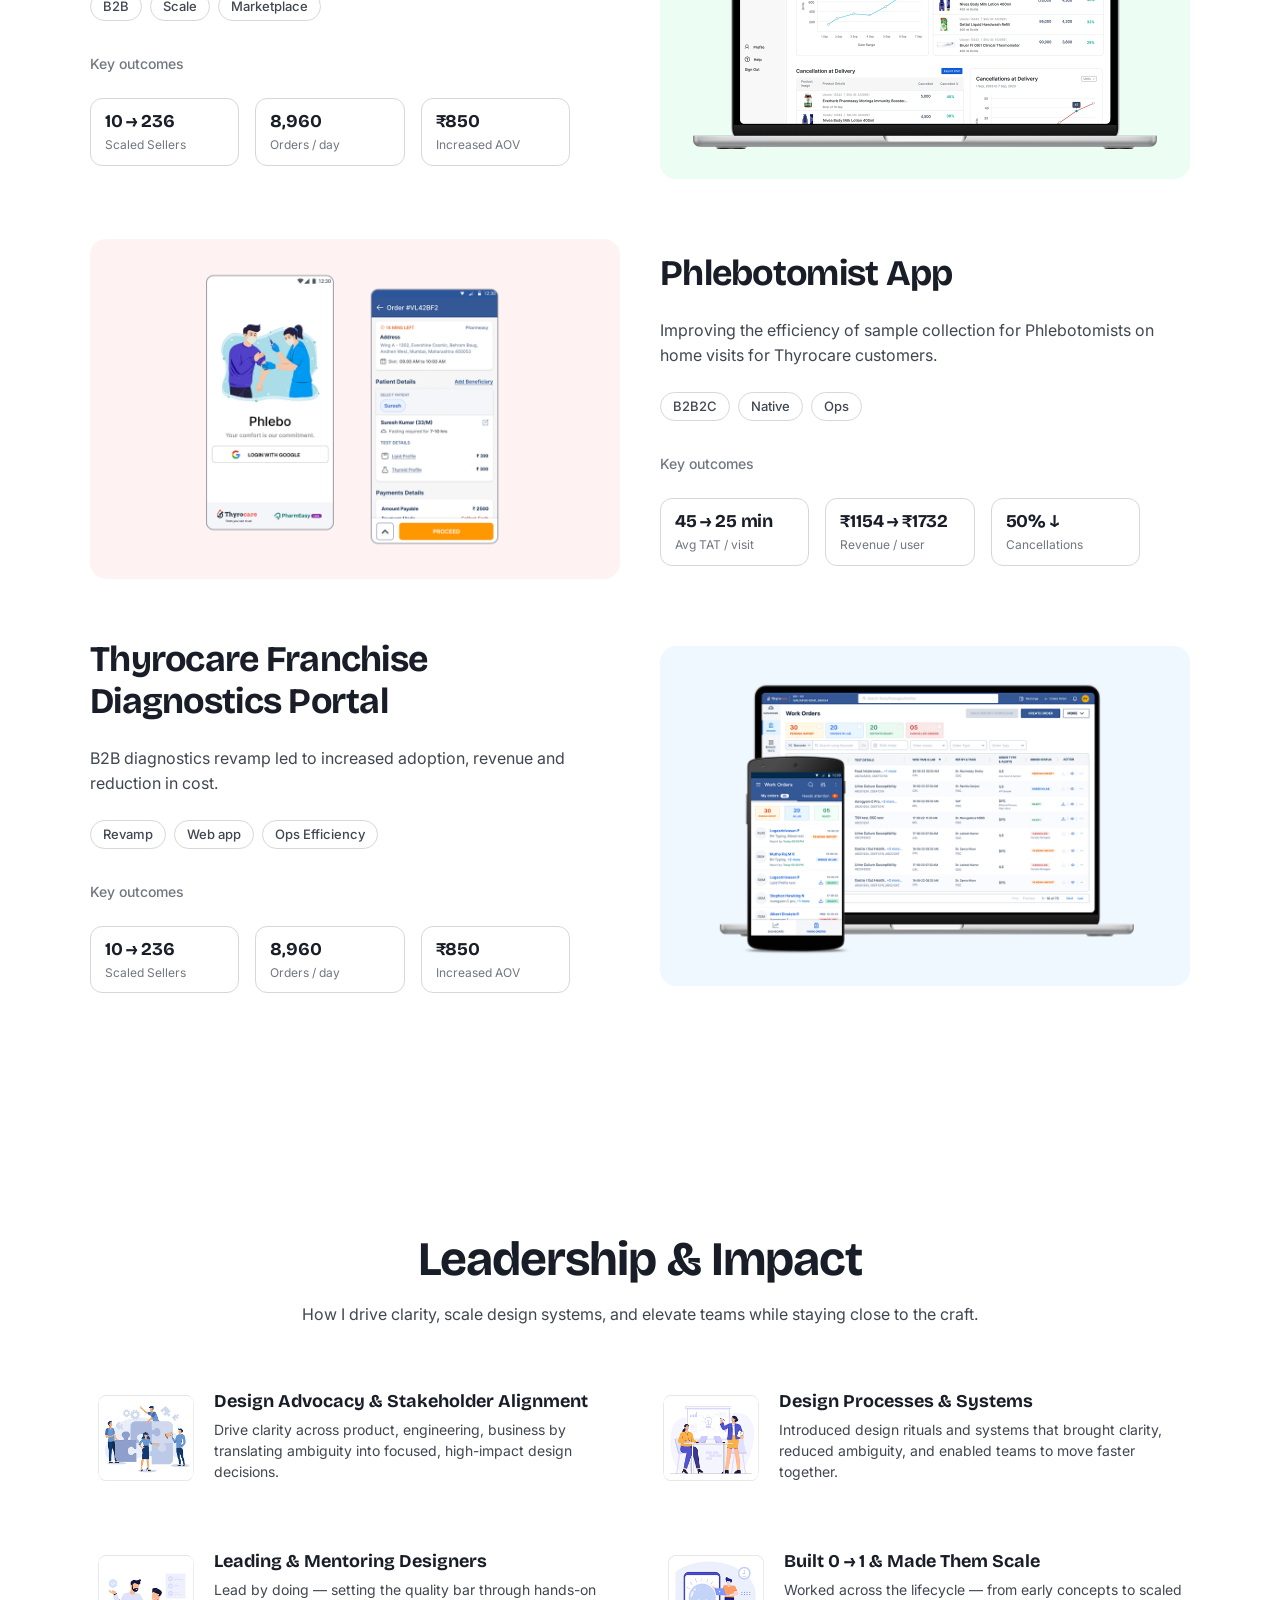
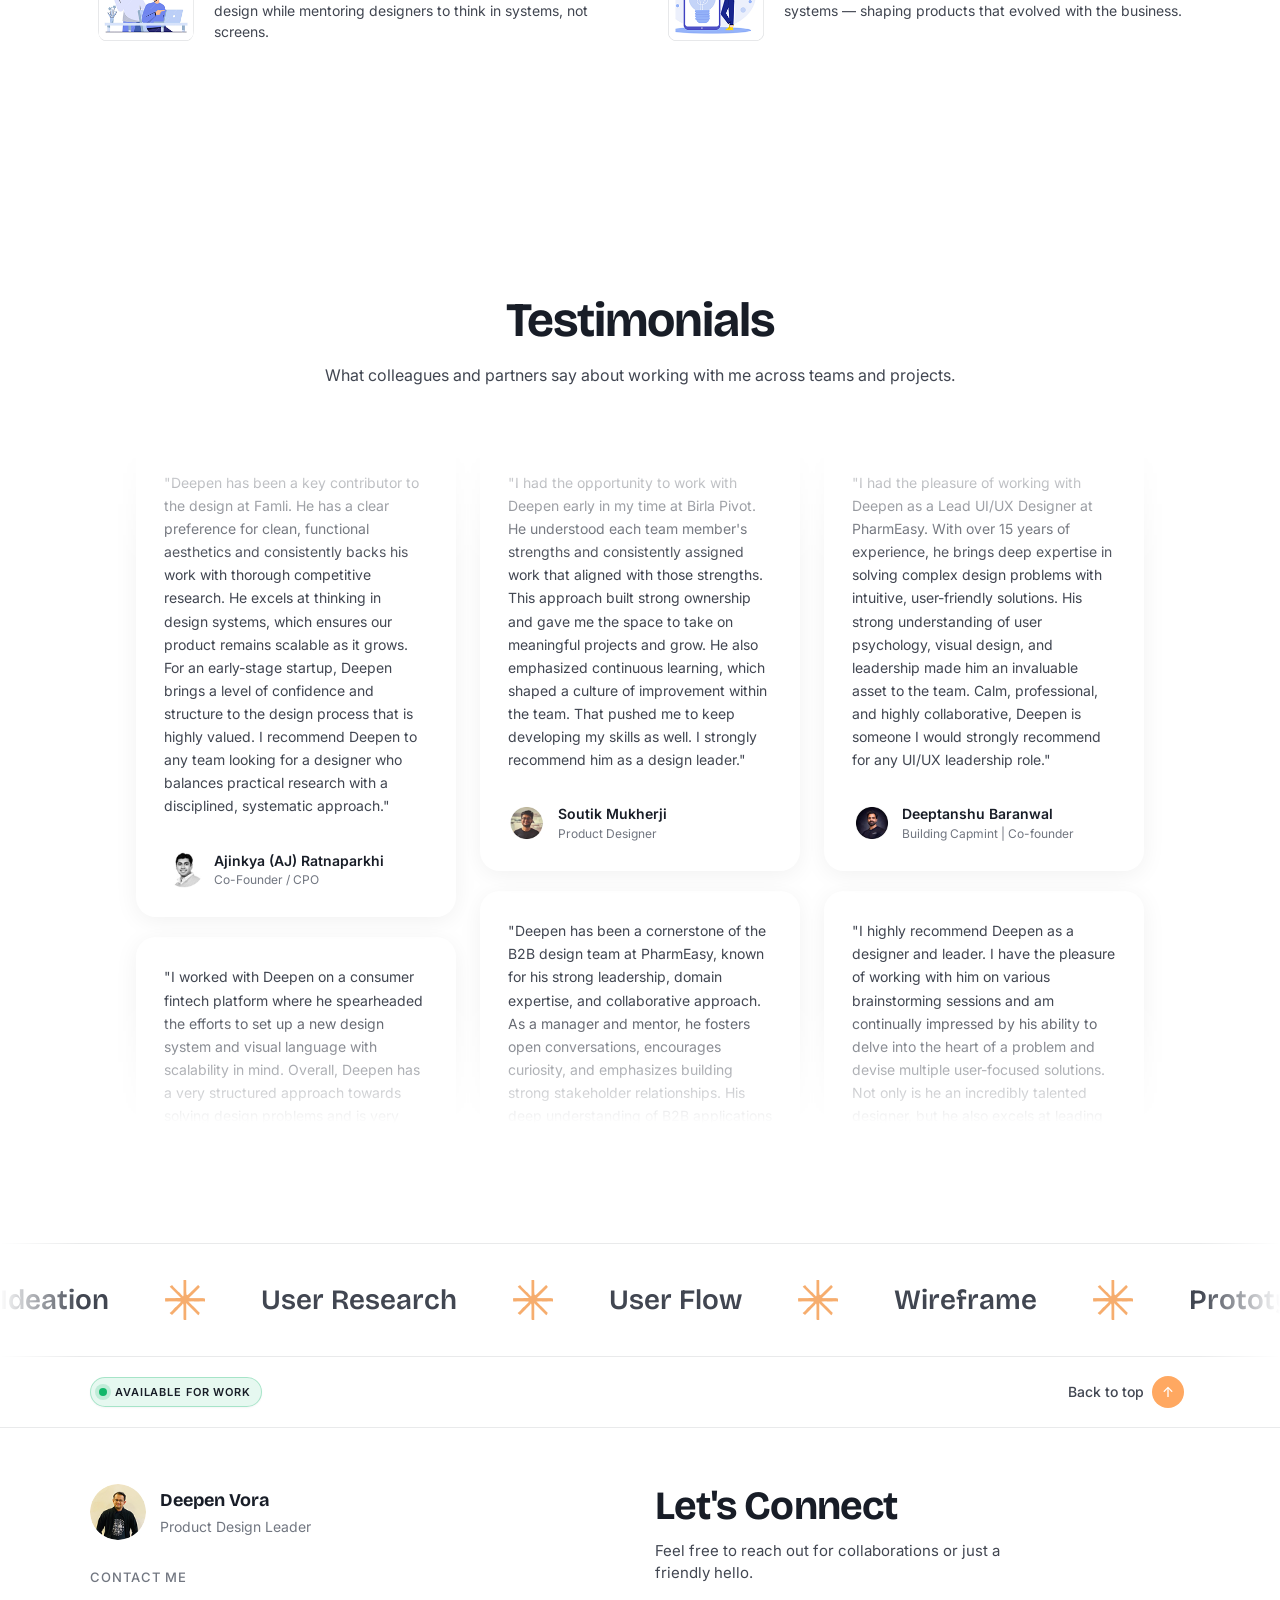
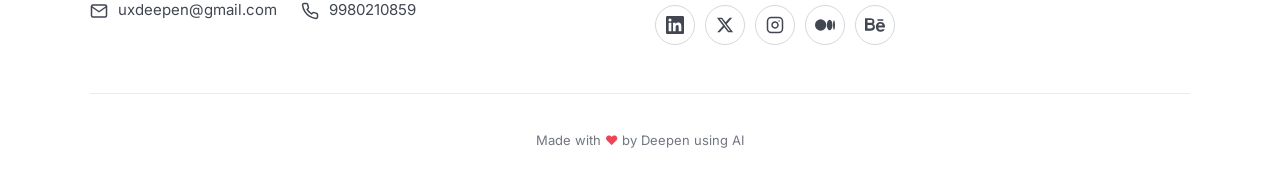
==== commit f2c3c5aa: "fix: unblock row-gap 48px on leadership cards by replacing gap shorthand with column-gap" ====
--- a/Portfolio Website/index.html
+++ b/Portfolio Website/index.html
@@ -86,7 +86,7 @@
       <h2 class="section-title">Leadership &amp; Impact</h2>
       <p class="section-sub">How I drive clarity, scale design systems, and elevate teams while staying close to the craft.</p>
     </header>
-    <div class="row leader-grid" id="leaderGrid" style="gap: 0px"></div>
+    <div class="row leader-grid align-items-start" id="leaderGrid" style="column-gap: 0px"></div>
   </div>
 </section>
 
--- a/Portfolio Website/styles.css
+++ b/Portfolio Website/styles.css
@@ -75,6 +75,8 @@
 }
 .row > [class*="col-"]{padding-inline:15px;width:100%}
 .align-center{align-items:center}
+.align-items-start{align-items:flex-start}
+.h-100{height:100%}
 
 /* mobile first: all cols stack; xs-* = always this width */
 [class*="col-"]{flex:0 0 auto}
@@ -521,7 +523,7 @@
 /* ========================================================
    LEADERSHIP
    ======================================================== */
-.leader-grid{row-gap:24px}
+.leader-grid{row-gap:48px}
 .leader-card{
   display:flex;
   align-items:flex-start;
@@ -1342,7 +1344,8 @@
 /* ── Insights grid (2-col with star icons) ── */
 .cs-insights-grid-wrap{display:grid;grid-template-columns:1fr 1fr;gap:40px 72px}
 .cs-insight-item{display:flex;flex-direction:column;gap:6px}
-.cs-insight-star{margin-bottom:4px;flex:0 0 20px;line-height:1}
+.cs-insight-header{display:flex;align-items:center;gap:8px}
+.cs-insight-star{flex:0 0 20px;line-height:1}
 .cs-insight-head{font-size:16px;font-weight:700;line-height:1.4;color:var(--ink);margin:0}
 .cs-insight-desc{font-size:15px;line-height:1.6;color:var(--ink-2);margin:0}
 
